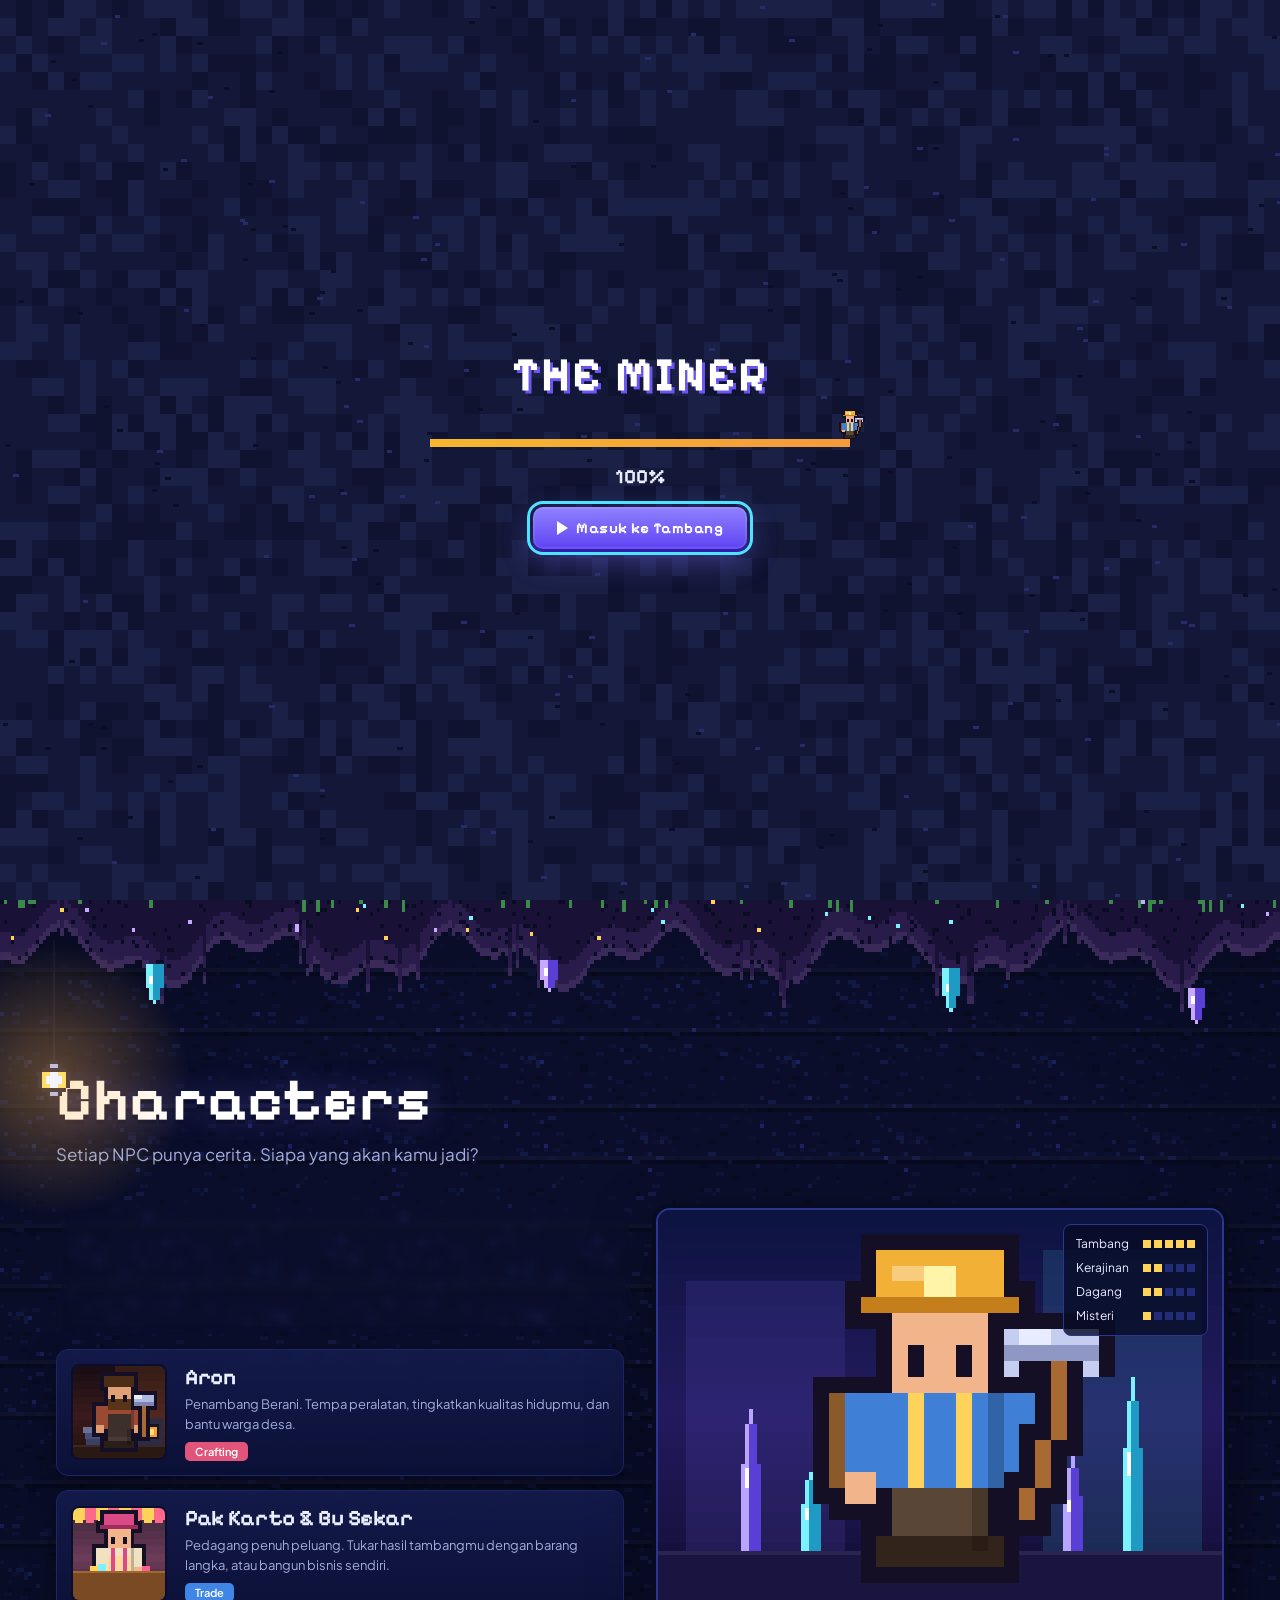
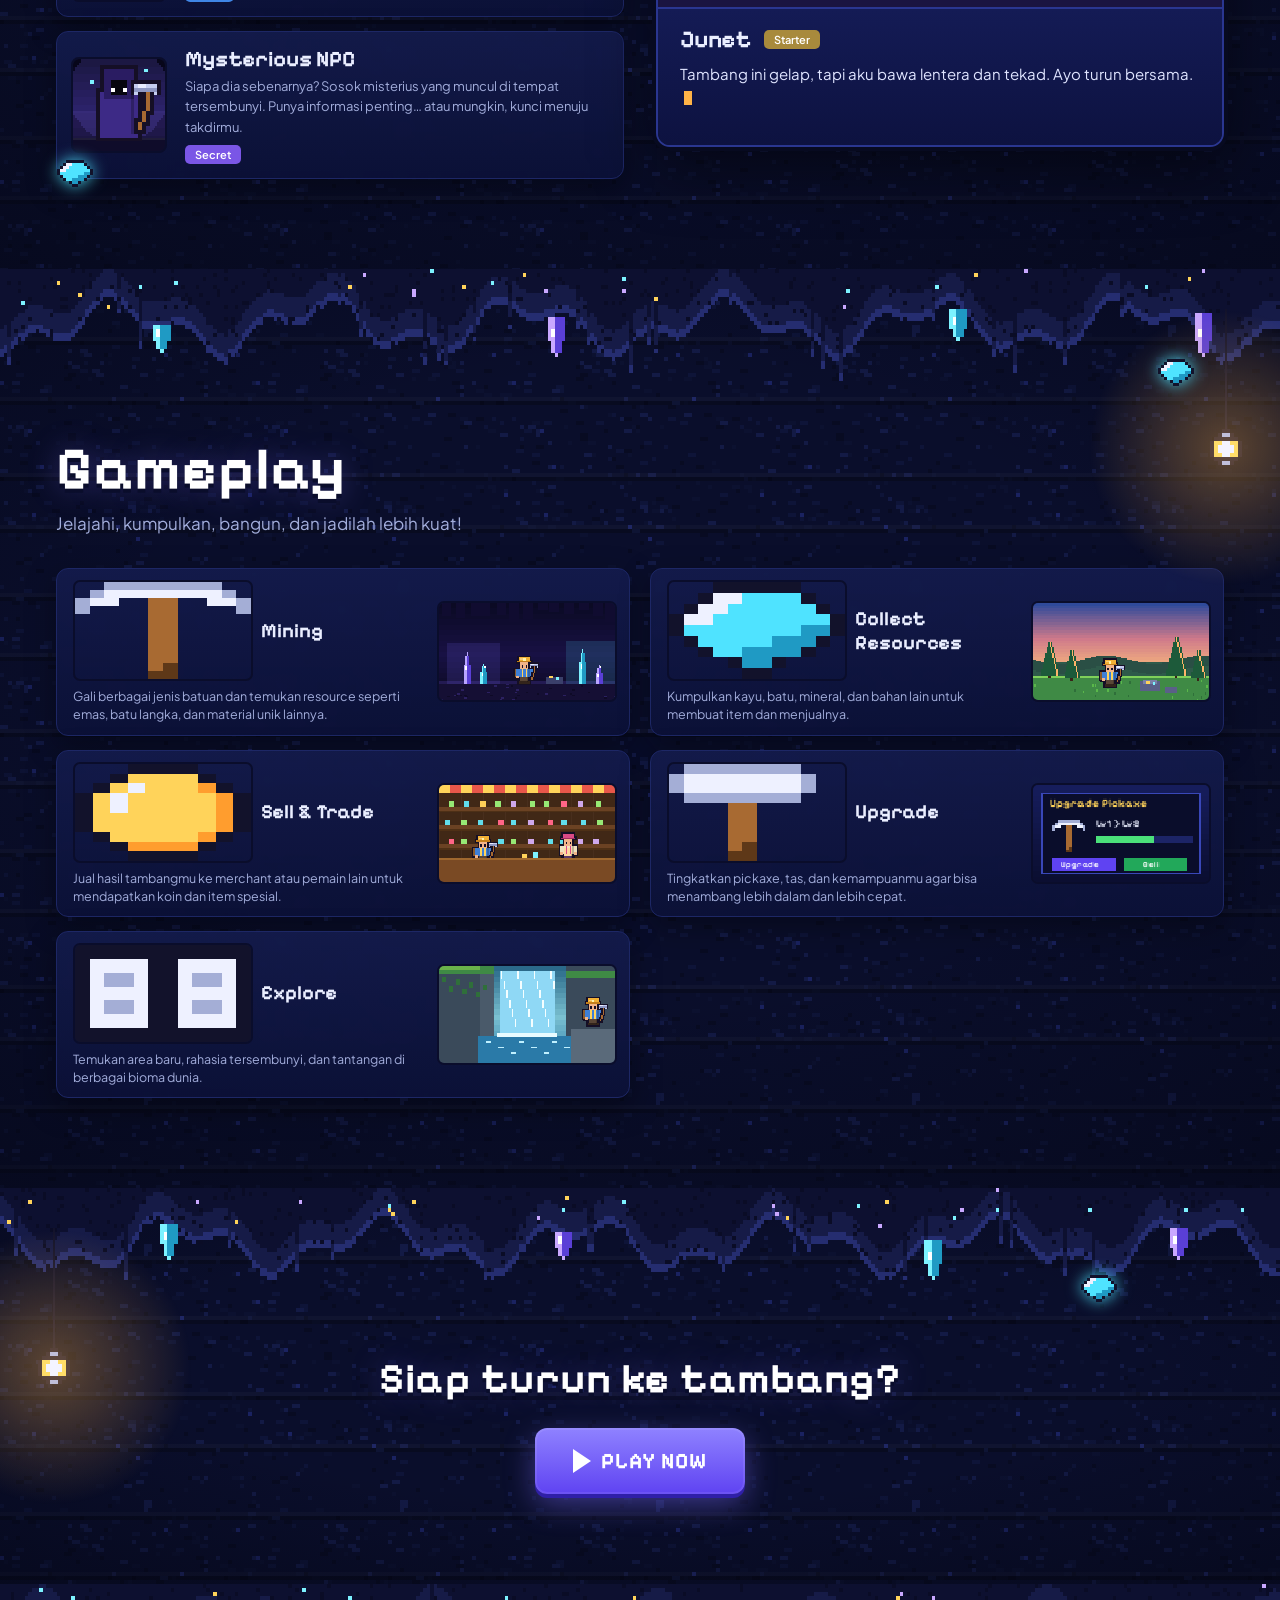
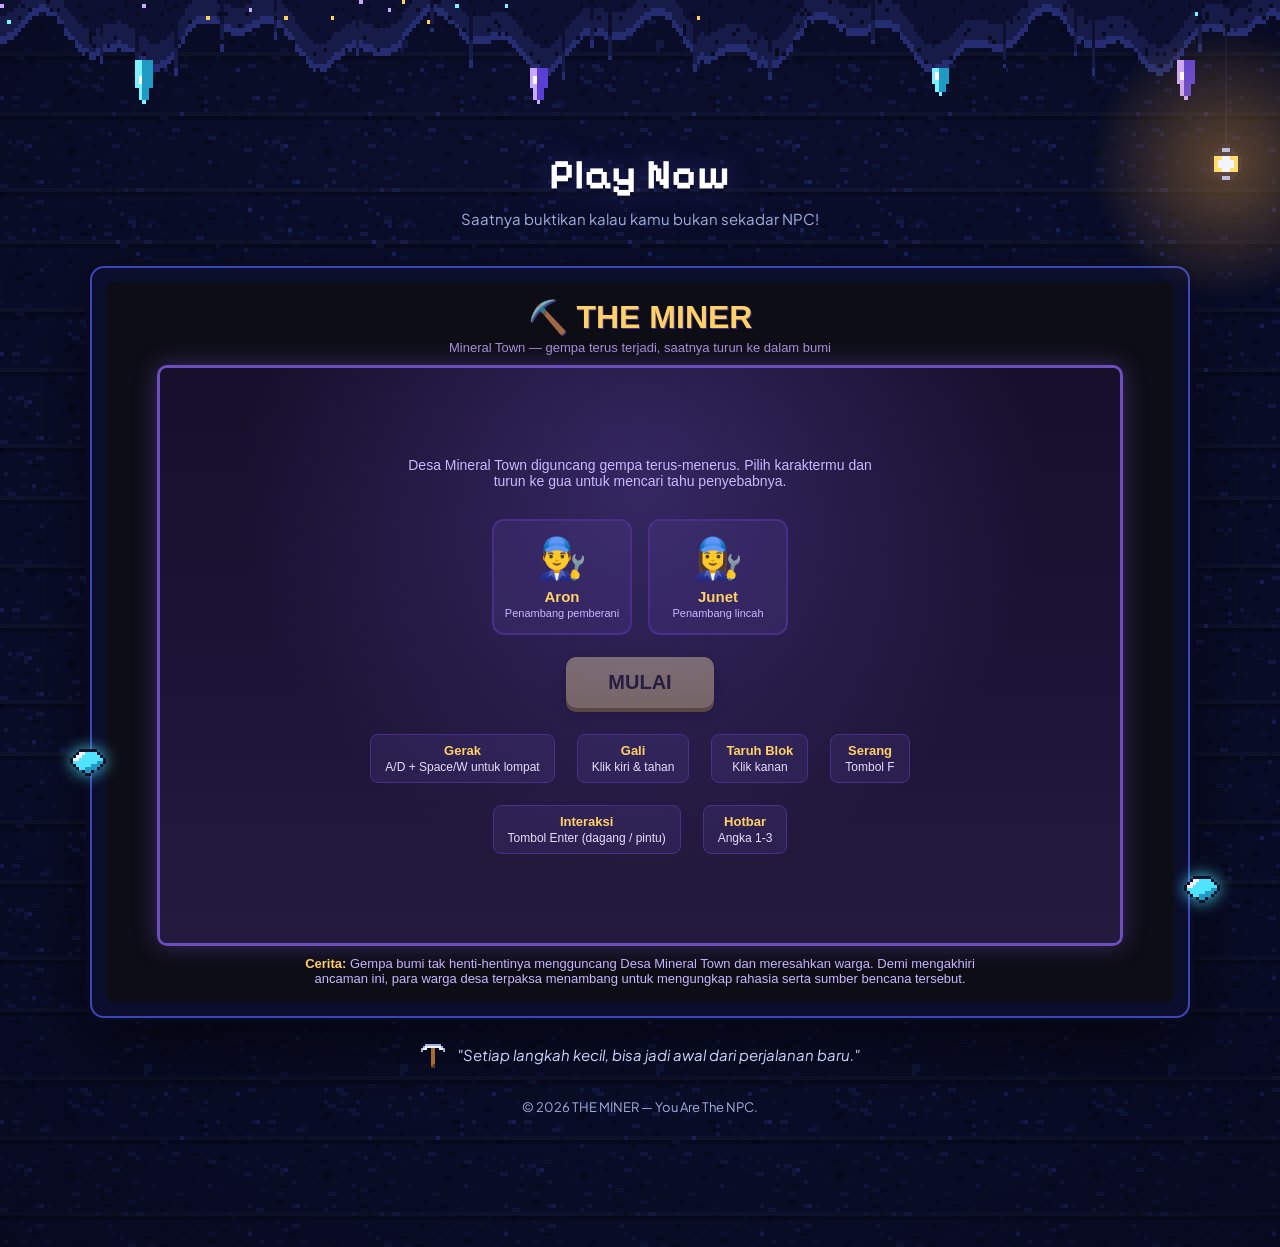
==== index-web.html @ 7ba371ff "Add files via upload" ====
<!DOCTYPE html>
<html lang="id">
<head>
<meta charset="utf-8">
<meta name="viewport" content="width=device-width, initial-scale=1, viewport-fit=cover">
<title>THE MINER — You Are The NPC</title>
<meta name="description" content="Website resmi THE MINER. Turun ke tambang, jelajahi dunia pixel, dan buktikan kamu lebih dari sekadar NPC.">
<link rel="preconnect" href="https://fonts.googleapis.com">
<link rel="preconnect" href="https://fonts.gstatic.com" crossorigin>
<link href="https://fonts.googleapis.com/css2?family=Pixelify+Sans:wght@500;600;700&family=Plus+Jakarta+Sans:wght@400;500;600;700&display=swap" rel="stylesheet">

<style>
/* =====================================================
   YOU ARE THE NPC — website sebagai pintu masuk game
   Target desain: desktop 1440 x 900
   ===================================================== */
:root{
  --void:#060919;--night:#0b1030;--line:#2a3690;--line-soft:#1d2765;
  --ink:#eaeeff;--muted:#a2addb;--lantern:#ffb347;--gold:#ffd35a;--crystal:#4fe3ff;
  --violet:#7c6cff;--moss:#4be07a;--ember:#ff7a3d;--pink:#ff5d8f;
  --px:'Pixelify Sans','Courier New',monospace;
  --sans:'Plus Jakarta Sans',system-ui,-apple-system,'Segoe UI',sans-serif;
  --mx:50vw;--my:40vh;--dark:.08;--beam:0;--cave:none;
}
*{box-sizing:border-box;margin:0;padding:0}
[hidden]{display:none!important}
html{background:var(--void)}
body{background:var(--void);color:var(--ink);font-family:var(--sans);overflow-x:hidden;-webkit-font-smoothing:antialiased;line-height:1.5}
body.locked{overflow:hidden}
canvas{image-rendering:pixelated;display:block}
button{font-family:inherit;color:inherit;background:none;border:0}
a{color:inherit;text-decoration:none}
:focus-visible{outline:3px solid var(--crystal);outline-offset:3px;border-radius:4px}
.ic{display:inline-flex;line-height:0;flex:none}

/* ---------- lapisan tetap: debu, cahaya lentera, balok penyangga ---------- */
#dust{position:fixed;inset:0;z-index:45;pointer-events:none}
#light{position:fixed;inset:0;z-index:40;pointer-events:none;
  background:radial-gradient(circle 360px at var(--mx) var(--my),rgba(255,179,71,.10) 0,rgba(255,179,71,0) 55%,rgba(4,6,20,var(--dark)) 100%)}
.beam{position:fixed;top:0;bottom:0;width:30px;z-index:3;pointer-events:none;opacity:var(--beam);
  background:
   repeating-linear-gradient(180deg,transparent 0 262px,#22130a 262px 270px,transparent 270px 300px),
   linear-gradient(90deg,#2b190c,#5c3b1c 45%,#3a2412 60%,#22130a)}
.beam.l{left:0;border-right:4px solid #120a05}
.beam.r{right:0;border-left:4px solid #120a05}

/* ---------- tombol ---------- */
.btn{display:inline-flex;align-items:center;justify-content:center;gap:10px;color:#fff;font:700 15px var(--sans);
  padding:12px 22px;border-radius:10px;
  background:linear-gradient(180deg,#8f82ff 0%,#5f43f2 100%);
  box-shadow:0 0 0 2px rgba(255,255,255,.08) inset,0 4px 0 #2f1fa8,0 10px 30px rgba(124,108,255,.45);
  transition:transform .12s steps(2),box-shadow .12s}
.btn:hover{transform:translateY(-2px);box-shadow:0 0 0 2px rgba(255,255,255,.14) inset,0 6px 0 #2f1fa8,0 14px 36px rgba(124,108,255,.65)}
.btn:active{transform:translateY(3px);box-shadow:0 0 0 2px rgba(255,255,255,.08) inset,0 1px 0 #2f1fa8}
.btn.big{padding:20px 38px;font:700 22px var(--px);letter-spacing:1px;border-radius:12px}
.btn.sm{padding:8px 16px;font-size:13px;border-radius:8px}
.btn.ghost{background:rgba(124,108,255,.14);box-shadow:0 0 0 2px var(--line) inset,0 4px 0 #0a0d2b}
.btn.ghost:hover{background:rgba(124,108,255,.28)}
.btn.green{background:linear-gradient(180deg,#4fe08a,#22a85a);box-shadow:0 0 0 2px rgba(255,255,255,.1) inset,0 3px 0 #146a38}
.tri{width:0;height:0;border-left:14px solid #fff;border-top:9px solid transparent;border-bottom:9px solid transparent}
.big .tri{border-left-width:18px;border-top-width:12px;border-bottom-width:12px}


/* ---------- navigasi ---------- */
nav.top{position:fixed;top:0;left:0;right:0;height:76px;z-index:60;display:flex;align-items:center;justify-content:space-between;padding:0 56px;transition:background .3s,box-shadow .3s}
nav.top.solid{background:rgba(7,10,32,.88);backdrop-filter:blur(10px);box-shadow:0 2px 0 var(--line-soft)}
.logo{display:flex;align-items:center;gap:10px;font:700 19px/.92 var(--px);letter-spacing:.5px;text-transform:uppercase;text-shadow:0 2px 0 #0a0d2b}
.logo .ic{transform:rotate(-25deg)}
.links{display:flex;gap:6px}
.links a{position:relative;padding:8px 16px;font-size:14px;font-weight:600;color:#c9d2ff;transition:color .15s}
.links a:hover,.links a.on{color:#fff}
.links a.on::after{content:'';position:absolute;left:16px;right:16px;bottom:0;height:4px;background:var(--lantern);box-shadow:0 0 12px var(--lantern)}
.nav-r{display:flex;align-items:center;gap:12px}
.nav-r .btn{padding:10px 22px}
.gemchip{display:flex;align-items:center;gap:6px;font:700 15px var(--px);padding:6px 12px;border-radius:8px;background:rgba(10,14,44,.8);border:1px solid var(--line)}
.gemchip.full{border-color:var(--crystal);box-shadow:0 0 18px rgba(79,227,255,.55)}
.ghost-sm{font:600 12px var(--sans);padding:9px 12px;border-radius:8px;border:1px solid var(--line);background:rgba(10,14,44,.6)}
.ghost-sm:hover{border-color:var(--crystal)}

/* ---------- gauge kedalaman ---------- */
.gauge{position:fixed;right:46px;top:50%;transform:translateY(-50%);z-index:55;display:flex;flex-direction:column;align-items:center;gap:14px}
.gauge .num{font:700 20px var(--px);padding:6px 10px;border-radius:8px;background:rgba(7,10,32,.88);border:1px solid var(--line);white-space:nowrap}
.rail{position:relative;width:8px;height:44vh;min-height:280px;background:linear-gradient(90deg,#141a55,#2c3a8c 50%,#141a55);border:1px solid #0a0d2b;border-radius:2px}
.rail::before{content:'';position:absolute;inset:0;background:repeating-linear-gradient(180deg,rgba(255,255,255,.28) 0 2px,transparent 2px 22px)}
.mark{position:absolute;left:50%;width:16px;height:16px;margin:-8px 0 0 -8px;background:var(--lantern);border:2px solid #fff4c8;box-shadow:0 0 16px var(--lantern);transform:rotate(45deg);transition:top .12s linear;pointer-events:none;z-index:2}
.node{position:absolute;left:50%;width:14px;height:14px;margin:-7px 0 0 -7px;background:#0a0d2b;border:2px solid #6d7ce0;transform:rotate(45deg);z-index:1}
.node:hover{background:var(--crystal);border-color:#fff}
.node.on{border-color:var(--lantern)}
.node::after{content:attr(data-tip);position:absolute;right:26px;top:50%;transform:rotate(-45deg) translate(0,-50%);transform-origin:right center;white-space:nowrap;font:600 12px var(--sans);padding:6px 10px;border-radius:6px;background:rgba(7,10,32,.95);border:1px solid var(--line);opacity:0;pointer-events:none;transition:opacity .12s}
.node:hover::after,.node:focus-visible::after{opacity:1}

/* ---------- toast area & pesan ---------- */
.zone{position:fixed;top:96px;left:50%;z-index:58;pointer-events:none;opacity:0;transform:translate(-50%,-30px);display:flex;align-items:center;gap:22px;padding:12px 22px;border-radius:10px;background:rgba(8,12,38,.94);border:1px solid var(--line);border-left:5px solid var(--lantern);box-shadow:0 12px 40px rgba(0,0,0,.5)}
.zone.show{animation:zone 2.8s steps(14) both}
.zone small{display:block;font-size:12px;color:var(--muted)}
.zone b{font:700 24px var(--px)}
.zone .zd{font:700 22px var(--px);color:var(--lantern)}
@keyframes zone{0%{opacity:0;transform:translate(-50%,-30px)}12%,80%{opacity:1;transform:translate(-50%,0)}100%{opacity:0;transform:translate(-50%,-14px)}}
.toast{position:fixed;left:50%;bottom:34px;z-index:70;transform:translate(-50%,20px);opacity:0;pointer-events:none;padding:12px 22px;border-radius:10px;background:rgba(8,12,38,.95);border:1px solid var(--crystal);font:600 14px var(--sans);box-shadow:0 0 30px rgba(79,227,255,.25);transition:opacity .2s steps(3),transform .2s steps(3)}
.toast.show{opacity:1;transform:translate(-50%,0)}

/* ---------- struktur section ---------- */
main{position:relative}
section{position:relative}
.wrap{max-width:1216px;margin:0 auto;padding:0 24px;position:relative;z-index:5}
.deep{padding:170px 0 90px;background-color:#0a0e2b;background-image:var(--cave);background-size:256px 256px;image-rendering:pixelated}
.deep::before{content:'';position:absolute;inset:0;z-index:1;pointer-events:none;background:radial-gradient(ellipse 85% 75% at 50% 45%,transparent 45%,rgba(3,5,18,.55))}
.strata{position:absolute;left:0;right:0;top:0;height:140px;z-index:4;pointer-events:none}
.strata canvas{width:100%;height:140px;animation:crys 4.4s steps(8) infinite}
@keyframes crys{0%,100%{filter:drop-shadow(0 6px 6px rgba(79,227,255,.25))}50%{filter:drop-shadow(0 8px 14px rgba(79,227,255,.7)) brightness(1.12)}}
h2.sec{font:700 60px/1 var(--px);letter-spacing:1px;color:#fff;text-shadow:0 4px 0 #0a0d2b,0 0 30px rgba(124,108,255,.35)}
.sub{color:var(--muted);font-size:17px;margin-top:12px}
.center{text-align:center;margin-left:auto;margin-right:auto}
.card{background:linear-gradient(180deg,rgba(20,28,78,.88),rgba(12,17,56,.92));border:1px solid var(--line-soft);border-radius:12px;box-shadow:0 10px 30px rgba(0,0,0,.35);backdrop-filter:blur(4px)}
.tag{display:inline-block;font:600 11px var(--sans);padding:3px 10px;border-radius:5px;color:#fff}
.t-starter{background:#a88a3c}.t-craft{background:#e2557a}.t-trade{background:#3f86e6}.t-secret{background:#7a56e6}
.t-update{background:#7a56e6}.t-event{background:#2fae62}.t-ann{background:#3f86e6}

/* ---------- lentera & kristal tersembunyi ---------- */
.lantern{position:absolute;width:40px;height:56px;transform-origin:50% 0;animation:swing 4s ease-in-out infinite;z-index:6;pointer-events:none}
.lantern::before{content:'';position:absolute;left:19px;bottom:36px;width:2px;height:120px;background:#12122b}
.lantern canvas{position:absolute;left:0;bottom:0;width:40px;height:36px}
.lantern::after{content:'';position:absolute;left:50%;top:70%;width:300px;height:300px;margin:-150px 0 0 -150px;background:radial-gradient(circle,rgba(255,179,71,.34),rgba(255,179,71,0) 65%);animation:flick 2.6s steps(1) infinite;mix-blend-mode:screen}
.lantern.left{left:34px;top:140px}
.lantern.right{right:34px;top:140px}
@keyframes swing{0%,100%{transform:rotate(-2.5deg)}50%{transform:rotate(2.5deg)}}
@keyframes flick{0%{opacity:1}13%{opacity:.72}26%{opacity:1}41%{opacity:.82}55%{opacity:.6}70%{opacity:1}86%{opacity:.78}}
.gem{position:absolute;z-index:8;width:48px;height:42px;display:grid;place-items:center;animation:gemf 2.4s steps(4) infinite;filter:drop-shadow(0 0 8px rgba(79,227,255,.9))}
.gem:hover{filter:drop-shadow(0 0 16px #7df2ff) brightness(1.5)}
.gem.found{animation:none;transform:scale(0);opacity:0;transition:transform .3s steps(3),opacity .3s;pointer-events:none}
@keyframes gemf{50%{transform:translateY(-6px)}}

/* ---------- HOME ---------- */
#home{padding:0;min-height:max(100vh,780px);overflow:hidden;background:#22124a}
#home .scene{position:absolute;inset:0;will-change:transform}
#home .scene .bg{position:absolute;inset:0;width:100%;height:100%}
#heroMiner{position:absolute;left:70%;top:41%;width:18.3%;height:auto;animation:bob 2.4s steps(4) infinite}
@keyframes bob{50%{transform:translateY(-6px)}}
.hero-wrap{min-height:max(100vh,780px);padding-top:150px}
h1.title{font:700 104px/.94 var(--px);letter-spacing:2px;color:#fff;
  text-shadow:-5px 0 0 #1c1233,5px 0 0 #1c1233,0 -5px 0 #1c1233,0 5px 0 #1c1233,-5px -5px 0 #1c1233,5px -5px 0 #1c1233,-5px 5px 0 #1c1233,5px 5px 0 #1c1233,0 11px 0 #0f0820,0 16px 34px rgba(255,140,50,.35)}
.tagline{font:600 22px/1.3 var(--sans);color:#f1eaff;margin-top:26px;text-shadow:0 2px 0 #1a1030}
.lead{max-width:470px;margin-top:12px;font-size:16px;line-height:1.65;color:#d5d0f5;text-shadow:0 2px 0 rgba(26,16,48,.8)}
.hero-copy .btn{margin-top:30px}
.cue{position:absolute;left:50%;bottom:214px;margin-left:-19px;width:38px;height:38px;border-radius:50%;background:rgba(9,13,42,.6);border:2px solid rgba(255,255,255,.6);animation:cue 1.6s steps(4) infinite}
.cue::after{content:'';position:absolute;left:10px;top:8px;width:10px;height:10px;border-right:3px solid #fff;border-bottom:3px solid #fff;transform:rotate(45deg)}
@keyframes cue{50%{transform:translateY(8px)}}
.hero-bottom{position:absolute;left:24px;right:24px;bottom:44px;display:flex;justify-content:space-between;align-items:flex-end}
.fh{font:700 20px var(--px);margin-bottom:12px;text-shadow:0 2px 0 #12082a}
.tiles{display:flex;gap:12px}
.tile{width:126px;padding:14px 8px 12px;text-align:center;display:flex;flex-direction:column;align-items:center;gap:6px;background:rgba(9,13,42,.8);transition:transform .15s steps(3),border-color .15s}
.tile b{font:700 16px var(--px)}
.tile span{font-size:11px;line-height:1.35;color:var(--muted)}
.tile:hover{transform:translateY(-4px);border-color:var(--gold)}
.intro h1.title{animation:drop .8s steps(8) .9s both}
.intro .tagline{animation:pop .6s steps(5) 1.4s both}
.intro .lead{animation:pop .6s steps(5) 1.6s both}
.intro .hero-copy .btn{animation:pop .6s steps(5) 1.8s both}
@keyframes drop{from{transform:translateY(-60px);opacity:0}}
@keyframes pop{from{transform:translateY(14px);opacity:0}}

/* ---------- CHARACTER ---------- */
.char-grid{
display:grid;
grid-template-columns:1fr 1fr;
gap:32px;
margin-top:40px;
align-items:start
}

.clist{
display:flex;
flex-direction:column;
gap:14px
}

.ccard{
display:flex;
gap:18px;
align-items:center;
padding:14px;
text-align:left;
width:100%;
transition:border-color .15s,box-shadow .15s,transform .15s steps(3)
}

.ccard canvas{
flex:none;
width:96px;
height:96px;
border-radius:8px;
border:2px solid #0a0d2b
}

.ccard h3{
font:700 22px var(--px)
}

.ccard p{
font-size:13px;
line-height:1.55;
color:var(--muted);
margin:4px 0 8px
}

.ccard:hover{
border-color:var(--line)
}
.ccard[
aria-pressed=true]{border-color:var(--lantern);box-shadow:0 0 0 1px var(--lantern),0 0 34px rgba(255,179,71,.22);transform:translateX(6px)}
.stage{position:relative;border-radius:14px;overflow:hidden;border:2px solid var(--line);background:#0a0d2b;box-shadow:0 0 0 4px #070a20,0 20px 60px rgba(0,0,0,.5)}
.stage canvas{width:100%;height:auto;aspect-ratio:142/100}
.stats-ov{position:absolute;top:14px;right:14px;display:grid;gap:6px;padding:10px 12px;background:rgba(8,12,38,.82);border:1px solid var(--line);border-radius:8px;font-size:12px}
.stats-ov div{display:flex;justify-content:space-between;gap:14px;align-items:center}
.pips{display:inline-flex;gap:3px}
.pips i{width:8px;height:8px;background:#232c78}
.pips i.on{background:var(--gold)}
.dlg{height:138px;padding:16px 22px;background:linear-gradient(180deg,#141b55,#0d1240);border-top:2px solid var(--line)}
.dlg .who{display:flex;align-items:center;gap:12px}
.dlg h3{font:700 24px var(--px)}
.dlg .say{margin-top:8px;font-size:15px;line-height:1.55;color:#dfe4ff;min-height:46px}
.dlg .say::after{content:'';display:inline-block;width:8px;height:14px;margin-left:4px;vertical-align:-2px;background:var(--lantern);animation:blink 1s steps(1) infinite}
@keyframes blink{50%{opacity:0}}

/* ---------- GAMEPLAY ---------- */
.gp-grid{
display:grid;
grid-template-columns:1fr 1fr;
gap:14px 20px;
margin-top:32px
}

.gcard{
display:grid;
grid-template-columns:1fr 180px;
gap:14px;
align-items:center;
padding:11px 12px 11px 16px;
transition:border-color .15s,box-shadow .15s
}

.gcard h3{
display:flex;
align-items:center;
gap:8px;
font:700 20px var(--px)
}

.gcard p{
margin-top:6px;
font-size:12.5px;
line-height:1.45;color:var(--muted)
}

.gcard canvas{
width:180px;
height:101px;
border-radius:7px;
border:2px solid #0a0d2b
}

.gcard:hover{
border-color:var(--crystal);
box-shadow:0 0 0 1px var(--crystal),0 0 34px rgba(79,227,255,.22)
}


/* ---------- PLAY (mini game) ---------- */
#play{padding-top:150px;padding-bottom:60px}
.game{position:relative;box-sizing:content-box;width:960px;margin:34px auto 0;padding:14px;border-radius:14px;background:linear-gradient(180deg,#1a2160,#0f1443);border:2px solid #3947b8;box-shadow:0 0 0 4px #0a0d2b,0 30px 80px rgba(0,0,0,.6),0 0 60px rgba(124,108,255,.25)}
.hud{display:flex;justify-content:space-between;align-items:center;padding:2px 8px 12px}
.hearts{display:flex;gap:6px}
.hearts canvas.off{opacity:.2;filter:grayscale(1)}
.chip{display:flex;align-items:center;gap:8px;font:700 24px var(--px)}
.cwrap{position:relative}
#game{width:960px;height:432px;border-radius:8px;touch-action:manipulation}
.pill{position:absolute;left:50%;bottom:16px;transform:translateX(-50%);padding:8px 22px;border-radius:999px;background:rgba(8,12,38,.88);border:1px solid var(--line);font-size:14px;font-weight:600;pointer-events:none}
.ov{position:absolute;inset:0;
display:grid;place-items:center;background:rgba(6,9,25,.76);border-radius:8px}
.ov-card{text-align:center;max-width:520px;padding:0 24px}
.ov-card h3{font:700 34px var(--px)}
.ov-card p{margin:10px 0 22px;color:#cdd4fa;font-size:15px;line-height:1.6}
.ov-btns{display:flex;gap:12px;justify-content:center;flex-wrap:wrap}
.game-foot{display:flex;flex-direction:column;align-items:center;gap:16px;margin-top:26px}
.quote{display:flex;align-items:center;gap:12px;color:#cdd4fa;font-size:15px;font-style:italic}
.best{font-size:13px;color:var(--muted)}

/* ---------- LOADER (mulut tambang) ---------- */
#loader{position:fixed;inset:0;z-index:300;background:#05060f}
#loader.done{display:none}
.half{position:absolute;top:0;bottom:0;width:50%;overflow:hidden;background:#05060f;transition:transform 1.3s steps(13) .3s}
.half.l{left:0}.half.r{right:0}
.stagebox{position:absolute;top:0;bottom:0;width:200%}
.half.l .stagebox{left:0}.half.r .stagebox{left:-100%}
.stagebox canvas{width:100%;height:100%}
.stagebox .lantern{top:24%}
#loader.open .half.l{transform:translateX(-101%)}
#loader.open .half.r{transform:translateX(101%)}
.ld-ui{position:absolute;inset:0;z-index:2;display:flex;flex-direction:column;align-items:center;justify-content:center;padding:0 24px;gap:0;transition:opacity .3s steps(3)}
#loader.open .ld-ui{opacity:0;pointer-events:none}

.ld-logo{font:700 clamp(40px,7vw,72px)/1 var(--px);letter-spacing:3px;color:#fff;white-space:nowrap;
  text-shadow:4px 4px 0 #6a55f0}

.ld-bar{position:relative;width:min(630px,80vw);margin-top:64px}
.ld-rail{position:relative;width:100%;height:12px;background:#281c55}
.ld-fill{position:absolute;left:0;top:0;bottom:0;width:0;background:linear-gradient(90deg,#f5b72e,#f59a3a)}
.ld-cart{position:absolute;bottom:12px;left:0;width:44px;height:44px;margin-left:-22px;
  image-rendering:pixelated;animation:ldwalk .4s steps(2) infinite}
@keyframes ldwalk{50%{transform:translateY(-3px)}}

.ld-pct{font:700 20px var(--px);margin-top:18px}
.ld-msg{margin-top:10px}
.ld-tip{margin-top:6px}
#ldEnter{margin-top:18px}

/* ---------- transisi gali & gerbang game ---------- */
#wipe{position:fixed;inset:0;z-index:200;pointer-events:none}
#wipeTxt{position:fixed;left:50%;top:50%;transform:translate(-50%,-50%);z-index:201;font:700 46px var(--px);color:#fff;text-shadow:0 4px 0 #0a0d2b;opacity:0;pointer-events:none;text-align:center}
#wipeTxt small{display:block;font:600 14px var(--sans);color:var(--muted);margin-top:6px;text-shadow:none}
#wipeTxt.on{opacity:1}
#gate{position:fixed;inset:0;z-index:250;pointer-events:none;visibility:hidden}
#gate.on{visibility:visible;pointer-events:auto}
.gd{position:absolute;top:0;bottom:0;width:50.2%;transition:transform .9s steps(9);
  background:linear-gradient(90deg,transparent calc(100% - 6px),#0b0604 calc(100% - 6px)),repeating-linear-gradient(90deg,#4a2c14 0 58px,#2d1a0b 58px 62px);
  box-shadow:inset 0 0 140px rgba(0,0,0,.65)}
.gd::before,.gd::after{content:'';position:absolute;left:0;right:0;height:38px;background:radial-gradient(circle at 14px 50%,#9aa2cf 0 3px,transparent 4px) 0 0/52px 100%,linear-gradient(#3b4266,#232946);box-shadow:0 4px 0 rgba(0,0,0,.5)}
.gd::before{top:20%}.gd::after{top:72%}
.gd.l{left:0;transform:translateX(-101%)}.gd.r{right:0;transform:translateX(101%)}
#gate.on .gd{transform:none}
.gate-ui{position:absolute;inset:0;display:flex;flex-direction:column;align-items:center;justify-content:center;gap:14px;text-align:center;opacity:0;transition:opacity .2s steps(2) .9s}
#gate.on .gate-ui{opacity:1}
.gate-depth{font:700 72px var(--px);text-shadow:0 5px 0 #0a0d2b;color:var(--lantern)}
#gMsg{font-size:17px;color:#f0e6ff;min-height:26px}
.gate-bar{width:420px;height:14px;background:#0a0d2b;border:2px solid #000;border-radius:3px}
.gate-bar i{display:block;height:100%;width:0;background:linear-gradient(90deg,#c9761c,var(--lantern));box-shadow:0 0 14px var(--lantern)}
#gFailTxt{max-width:460px;margin-bottom:16px;font-size:14px;line-height:1.6;color:#f5c9c9}


/* ---------- responsif dasar ---------- */
@media (max-width:1180px){
  .links,.gauge{display:none}
  nav.top{padding:0 20px}
  .char-grid,.gp-grid,.news-grid{grid-template-columns:1fr}
  .hero-bottom{flex-direction:column;align-items:flex-start;gap:16px}
  h1.title{font-size:72px}
  #heroMiner{display:none}
  .game,#game{width:100%;height:auto}
  .game{box-sizing:border-box}
  .cue{display:none}
}
@media (prefers-reduced-motion:reduce){
  *,*::before,*::after{animation:none!important;transition:none!important}
}

/* GAME THE MINER DI PLAY NOW */
.real-game {
  width: 100%;
  max-width: 1100px;
  margin: 35px auto 0;
  padding: 14px;
  background: #0a0d2b;
  border: 2px solid #3947b8;
  border-radius: 14px;
  box-shadow:
    0 0 0 4px #080a20,
    0 30px 80px rgba(0,0,0,.6);
}

.game-frame {
  display: block;
  width: 100%;
  height: 720px;
  border: 0;
  border-radius: 8px;
  background: #0d0d15;
}
.fh{display:none}

/* Judul section "Siap turun ke tambang?" dan "Play Now" */
#final h2.sec,
#playnow h2.sec{
  font-size:42px;
  text-align:center;
}
#final .sub,
#playnow .sub{
  font-size:15px;
  text-align:center;
}

.final-body{text-align:center}
.final-actions{display:flex;justify-content:center;margin-top:28px}
.final-body .sub{max-width:520px;margin-left:auto;margin-right:auto}

.foot{
  text-align:center;
  padding:30px 24px 40px;
  position:relative;
  z-index:5;
}
.foot small{
  display:block;
  text-align:center;
  font-size:13px;
  color:var(--muted);
}

#loader .ld-logo{
  font-size:clamp(28px,4.5vw,48px);
  letter-spacing:2px;
  text-shadow:3px 3px 0 #6a55f0;
}

#loader #ldEnter.btn.big{
  padding:12px 24px;
  font-size:15px;
  letter-spacing:.5px;
  border-radius:10px;
  gap:8px;
}
#loader #ldEnter .tri{
  border-left-width:11px;
  border-top-width:7px;
  border-bottom-width:7px;
}
#loader .ld-bar{
  width:min(420px,70vw);
  margin-top:40px;
}
#loader .ld-rail{
  height:8px;
}
#loader .ld-cart{
  width:32px;
  height:32px;
  margin-left:-16px;
  bottom:8px;
}
</style>




</head>
<body class="locked">

<!-- ============ LOADING: masuk ke mulut tambang ============ -->
<div id="loader" role="status" aria-label="Memuat website">
  <div class="half l"><div class="stagebox"><canvas class="ld-c" width="480" height="300"></canvas></div></div>
  <div class="half r"><div class="stagebox"><canvas class="ld-c" width="480" height="300"></canvas></div></div>
  <div class="ld-ui">
   <div class="ld-logo">THE MINER</div>
   <div class="ld-bar">
    <canvas class="ld-cart" id="ldCart" width="24" height="24"></canvas>
    <div class="ld-rail"><div class="ld-fill" id="ldFill"></div></div>
   </div>
   <div class="ld-pct" id="ldPct">0%</div>
   <button class="btn big" id="ldEnter" type="button" hidden><span class="tri"></span>Masuk ke Tambang</button>
</div>
</div>

<canvas id="dust" aria-hidden="true"></canvas>
<div id="light" aria-hidden="true"></div>
<div class="beam l" aria-hidden="true"></div><div class="beam r" aria-hidden="true"></div>

<!-- ============ NAVIGASI ============ -->
<nav class="top" id="nav" aria-label="Navigasi utama">
  <a class="logo" href="#home" data-go="home" aria-label="THE MINER, ke atas"><i class="ic" data-icon="pick" data-s="3"></i><span>THE<br>MINER</span></a>
  <div class="links" id="links">
    <a href="#home" data-go="home">Home</a>
    <a href="#character" data-go="character">Character</a>
    <a href="#gameplay" data-go="gameplay">Gameplay</a>
    <a href="#playnow" data-go="playnow">Playnow</a>
  </div>
  <div class="nav-r">
    <div class="gemchip" id="gemChip" title="Kristal tersembunyi yang sudah kamu temukan"><i class="ic" data-icon="gem" data-s="2"></i><span><b id="gemN">0</b>/6</span></div> 
    <button class="btn" type="button" data-play><span class="tri"></span>Play Now</button>
  </div>
</nav>

<aside class="gauge" id="gauge" aria-label="Peta kedalaman tambang" hidden>
  <div class="num"><span id="depthNum">0</span> m</div>
  <div class="rail" id="rail"><i class="mark" id="mark"></i></div>
</aside>

<div class="zone" id="zone" role="status" aria-live="polite"><div><small id="zoneL">Area baru</small><b id="zoneN">Permukaan</b></div><span class="zd" id="zoneD"></span></div>
<div class="toast" id="toast" role="status" aria-live="polite"></div>
<canvas id="wipe" aria-hidden="true"></canvas><div id="wipeTxt" aria-hidden="true"></div>

<!-- gerbang menuju game PHP -->
<div id="gate" aria-hidden="true">
  <div class="gd l"></div><div class="gd r"></div>
  <div class="gate-ui">
    <div class="gate-depth">−<span id="gDepth">0</span> m</div>
    <p id="gMsg">Menyalakan lentera…</p>
    <div class="gate-bar"><i id="gBar"></i></div>
    <div id="gFail" hidden><p id="gFailTxt"></p><button class="btn" id="gBack" type="button">Kembali ke atas</button></div>
  </div>
</div>

<main>
<!-- ================= 1. HOME — permukaan ================= -->
<section id="home" data-depth="0" data-zone="Permukaan">
  <div class="scene" id="scene" aria-hidden="true">
    <canvas class="bg" id="heroBG" width="480" height="300"></canvas>
    <canvas id="heroMiner" width="88" height="96"></canvas>
  </div>
  <div class="wrap hero-wrap">
    <div class="hero-copy">
      <h1 class="title">THE<br>MINER</h1>
      <p class="tagline">Mine. Explore. Become more than an NPC.</p>
      <p class="lead">Dunia yang luas, sumber daya yang tak terbatas, dan cerita yang menunggu untuk kamu tulis. Apakah kamu hanya NPC… atau sesuatu yang lebih?</p>
      <button class="btn big" type="button" data-play><span class="tri"></span>PLAY NOW</button>
    </div>
    <button class="cue" type="button" data-go="character" aria-label="Turun ke tambang"></button>
    <div class="hero-bottom">
      <div class="featured">
        <div class="tiles">
          <a class="card tile" href="#gameplay" data-go="gameplay"><i class="ic" data-icon="pick" data-s="4"></i><b>Mine</b><span>Kumpulkan resource berharga</span></a>
          <a class="card tile" href="#gameplay" data-go="gameplay"><i class="ic" data-icon="leaf" data-s="4"></i><b>Explore</b><span>Jelajahi dunia yang penuh misteri</span></a>
          <a class="card tile" href="#gameplay" data-go="gameplay"><i class="ic" data-icon="chest" data-s="4"></i><b>Trade</b><span>Jual hasil tambang dan dapatkan koin</span></a>
          <a class="card tile" href="#gameplay" data-go="gameplay"><i class="ic" data-icon="up" data-s="4"></i><b>Upgrade</b><span>Tingkatkan peralatan dan kemampuan</span></a>
        </div>
      </div>
    </div>
  </div>
  <button class="gem" type="button" aria-label="Kristal tersembunyi" style="left:90%;top:22%"><i class="ic" data-icon="gem" data-s="3"></i></button>
</section>

<!-- ================= 2. CHARACTER — desa penambang ================= -->
<section id="character" class="deep" data-depth="60" data-zone="Desa Penambang">
  <div class="strata" aria-hidden="true"><canvas width="360" height="35"></canvas></div>
  <div class="wrap">
    <header>
      <h2 class="sec">Characters</h2>
      <p class="sub">Setiap NPC punya cerita. Siapa yang akan kamu jadi?</p>
    </header>
    <div class="char-grid">
      <div class="clist" id="clist"></div>
      <div class="stage card" id="stage">
        <canvas id="stageCv" width="142" height="100" aria-hidden="true"></canvas>
        <div class="stats-ov" id="stStats" aria-label="Kemampuan karakter"></div>
        <div class="dlg" aria-live="polite">
          <div class="who"><h3 id="stName">NPC Miner</h3><span class="tag t-starter" id="stTag">Starter</span></div>
          <p class="say" id="stSay"></p>
        </div>
      </div>
    </div>
  </div>
  <button class="gem" type="button" aria-label="Kristal tersembunyi" style="left:4%;top:88%"><i class="ic" data-icon="gem" data-s="3"></i></button>
</section>

<!-- ================= 3. GAMEPLAY — terowongan dalam ================= -->
<section id="gameplay" class="deep" data-depth="140" data-zone="Terowongan Dalam">
  <div class="strata" aria-hidden="true"><canvas width="360" height="35"></canvas></div>
  <div class="wrap">
    <header>
      <h2 class="sec">Gameplay</h2>
      <p class="sub">Jelajahi, kumpulkan, bangun, dan jadilah lebih kuat!</p>
    </header>
    <div class="gp-grid" id="gpGrid"></div>
  </div>
  <button class="gem" type="button" aria-label="Kristal tersembunyi" style="left:90%;top:9%"><i class="ic" data-icon="gem" data-s="3"></i></button>
</section>


<!-- ================= SIAP TURUN KE TAMBANG ================= -->
<section id="final" class="deep" data-depth="220" data-zone="Gua Kristal">
  <div class="strata" aria-hidden="true"><canvas width="360" height="35"></canvas></div>
  <div class="wrap final-body">
    <h2 class="sec">Siap turun ke tambang?</h2>
    <p></p>
    <div class="final-actions">
      <button class="btn big" type="button" data-play><span class="tri"></span>PLAY NOW</button>
    </div>
  </div>
  <button class="gem" type="button" aria-label="Kristal tersembunyi" style="left:84%;top:20%"><i class="ic" data-icon="gem" data-s="3"></i></button>
</section>

<!-- ================= PLAY NOW ================= -->
<section id="playnow" class="deep" data-depth="420" data-zone="Dasar Tambang">
  <div class="strata" aria-hidden="true"><canvas width="360" height="35"></canvas></div>

  <div class="wrap">
    <header class="center" style="text-align:center">
      <h2 class="sec">Play Now</h2>
      <p class="sub">Saatnya buktikan kalau kamu bukan sekadar NPC!</p>
    </header>

    <div class="real-game">
      <iframe src="game/index.html" title="THE MINER Game" class="game-frame" loading="eager" allow="fullscreen"></iframe>
    </div>

    <div class="game-foot">
      <p class="quote"><i class="ic" data-icon="pick" data-s="2"></i>"Setiap langkah kecil, bisa jadi awal dari perjalanan baru."</p>
    </div>
  </div>

  <div class="foot"><small>© 2026 THE MINER — You Are The NPC.</small></div>

  <button class="gem" type="button" aria-label="Kristal tersembunyi" style="left:5%;top:60%"><i class="ic" data-icon="gem" data-s="3"></i></button>
  <button class="gem" type="button" aria-label="Kristal tersembunyi" style="left:92%;top:70%"><i class="ic" data-icon="gem" data-s="3"></i></button>
</section>
</main>

<script>
(function(){
'use strict';

/* =====================================================
   KONFIGURASI — ubah bagian ini saja
   ===================================================== */
const GAME_URL='game/index.html';   // path game PHP kamu (tombol PLAY NOW menuju ke sini)            // opsional: URL embed YouTube, mis. https://www.youtube.com/embed/xxxx
const DEPTH_MAX=420;



/* =====================================================
   UTIL
   ===================================================== */
const $=(s,r)=>(r||document).querySelector(s);
const $$=(s,r)=>Array.from((r||document).querySelectorAll(s));
const clamp=(v,a,b)=>Math.min(b,Math.max(a,v));
const lerp=(a,b,t)=>a+(b-a)*t;
const root=document.documentElement;
const reduce=matchMedia('(prefers-reduced-motion: reduce)').matches;
function mulberry(a){return function(){a|=0;a=a+0x6D2B79F5|0;let t=Math.imul(a^a>>>15,1|a);t=t+Math.imul(t^t>>>7,61|t)^t;return((t^t>>>14)>>>0)/4294967296}}
function cv(w,h,el){const c=el||document.createElement('canvas');c.width=w;c.height=h;const x=c.getContext('2d');x.imageSmoothingEnabled=false;return[c,x]}
function R(x,c,a,b,w,h){x.fillStyle=c;x.fillRect(Math.round(a),Math.round(b),Math.max(0,Math.round(w)),Math.max(0,Math.round(h)))}
const hex=h=>[1,3,5].map(i=>parseInt(h.slice(i,i+2),16));
const mix=(a,b,t)=>{const A=hex(a),B=hex(b);return'rgb('+A.map((v,i)=>Math.round(v+(B[i]-v)*t)).join(',')+')'};
function grad(x,w,h,cols,step){step=step||4;const n=cols.length-1;for(let y=0;y<h;y+=step){const t=Math.min(n-.0001,y/h*n),i=t|0;R(x,mix(cols[i],cols[i+1],t-i),0,y,w,step)}}
function disc(x,c,cx,cy,r){for(let dy=-r;dy<=r;dy++){const hw=Math.round(Math.sqrt(r*r-dy*dy));R(x,c,cx-hw,cy+dy,hw*2,1)}}

/* =====================================================
   PIXEL ART — ikon, karakter, dekorasi (semua digambar lewat kode)
   ===================================================== */
const PAL={k:'#12122b',w:'#eef1ff',g:'#a4aed6',d:'#5a648f',b:'#a86a32',B:'#5e3818',y:'#ffd35a',o:'#ff9d2e',r:'#ff5a6a',G:'#2fbf62',l:'#8bf07a',c:'#4fe3ff',C:'#1f9ac4',p:'#9a7bff',P:'#5b3fd6'};
const ICONS={
 pick:['..gggggggg..','.gwwwwwwwwg.','gww..bb..wwg','g....bb....g','.....bb.....','.....bb.....','.....bb.....','.....bb.....','.....bb.....','.....bb.....','.....bB.....','.....BB.....'],
 leaf:['............','.GGG....GGG.','GlllG..GlllG','GlllllGGlllG','.GlllGGGllG.','..GGGGGGGG..','....GGGG....','.....GG.....','.....GG.....','.....GG.....','..bbbbbbbb..','..BBBBBBBB..'],
 chest:['..kkkkkkkk..','.kbbbbbbbbk.','kbbbbbbbbbbk','kBBBBBBBBBBk','kkkkkyykkkkk','kbbbbyybbbbk','kbbbbyybbbbk','kbbbbbbbbbbk','kBBBBBBBBBBk','.kkkkkkkkkk.'],
 up:['.....GG.....','....GllG....','...GllllG...','..GllllllG..','.GGGllllGGG.','...GllllG...','...GllllG...','...GllllG...','...GGGGGG...'],
 gem:['...kkkkkk...','..kwwcccck..','.kwwcccccck.','kwwcccccccck','kccccccccCCk','.kcccccCCCk.','..kccCCCCk..','....kCCk....','.....kk.....'],
 coin:['...kkkk...','..kyyyyk..','.kywyyyok.','kywyyyyyok','kywyyyyyok','kyyyyyyyok','kyyyyyyyok','.kyyyyyok.','..kooook..','...kkkk...'],
 hammer:['.gggggggg...','gwwwwwwwwg..','gwwwwwwwwg..','.gggggggg...','....bb......','....bb......','....bb......','....bb......','....bB......','....BB......'],
 book:['kkkkkkkkkkkk','kwwwwkkwwwwk','kwggwkkwggwk','kwwwwkkwwwwk','kwggwkkwggwk','kwwwwkkwwwwk','kkkkkkkkkkkk'],
 chat:['kkkkkkkkkk..','kwwwwwwwwk..','kwkwkwkwwk..','kwwwwwwwwk..','kkkkwkkkkk..','...kwk......','...kk.......'],
 heart:['.kk.kk.','krrkrrk','krwrrrk','krrrrrk','.krrrk.','..krk..','...k...'],
 clock:['..kkkk..','.kwwwwk.','kwwkwwwk','kwwkwwwk','kwwkkwwk','kwwwwwwk','.kwwwwk.','..kkkk..'],
 lantern:['....kk....','...kggk...','..kkkkkk..','.kyywwyyk.','.kywwwwyk.','.kywwwwyk.','.kyywwyyk.','..kkkkkk..','...kggk...'],
 cart:['..c..y..p....','.kkkkkkkkkkk.','kbbbbbbbbbbbk','.kbbbbbbbbbk.','..kkkkkkkkk..','..kwk...kwk..']
};
function drawMap(x,map,ox,oy,s){map.forEach((row,j)=>{for(let i=0;i<row.length;i++){const ch=row[i];if(ch!=='.'&&PAL[ch])R(x,PAL[ch],ox+i*s,oy+j*s,s,s)}})}
function icon(name,s){const m=ICONS[name],w=Math.max.apply(null,m.map(r=>r.length)),p=cv(w*s,m.length*s);drawMap(p[1],m,0,0,s);return p[0]}
function injectIcons(scope){$$('[data-icon]',scope).forEach(el=>{if(el.firstChild)return;el.appendChild(icon(el.dataset.icon,+el.dataset.s||3))})}

const OUT='#150f26';
function person(ctx,ox,oy,s,o){
  const parts=[],det=[];
  const add=(a,b,w,h,c)=>parts.push([a,b,w,h,c]);
  const d=(a,b,w,h,c)=>det.push([a,b,w,h,c]);
  if(o.cloak){
    add(5,9,10,12,o.cloak);add(6,3,8,8,o.hood);
    d(8,6,4,4,'#07060f');d(8,8,1,1,'#ffffff');d(11,8,1,1,'#ffffff');d(6,10,8,1,o.hood);d(13,10,1,10,'rgba(0,0,0,.25)');
  }else{
    if(o.pack)add(3,11,3,6,o.pack);
    add(7,17,3,4,o.pants);add(10,17,3,4,o.pants);
    add(6,20,4,2,o.boots);add(10,20,4,2,o.boots);
    add(6,11,8,6,o.shirt);add(4,11,2,5,o.shirt);add(14,11,2,5,o.shirt);
    add(4,16,2,2,o.skin);add(14,16,2,2,o.skin);
    add(7,5,6,6,o.skin);
    if(o.hat){add(6,2,8,3,o.hat);add(5,5,10,1,o.hatD)}
    if(o.hair)add(6,3,8,3,o.hair);
    if(o.beard)add(7,9,6,3,o.beard);
    if(o.apron)add(7,13,6,6,o.apron);
    if(o.strap){d(8,11,1,6,o.strap);d(11,11,1,6,o.strap)}
    d(8,8,1,2,OUT);d(11,8,1,2,OUT);
    if(o.lamp){d(9,3,2,2,'#fff4a8');d(7,3,2,1,'rgba(255,255,255,.35)')}
    d(13,11,1,6,'rgba(0,0,0,.22)');d(12,17,1,4,'rgba(0,0,0,.2)');
  }
  parts.forEach(p=>R(ctx,OUT,ox+(p[0]-1)*s,oy+(p[1]-1)*s,(p[2]+2)*s,(p[3]+2)*s));
  parts.forEach(p=>R(ctx,p[4],ox+p[0]*s,oy+p[1]*s,p[2]*s,p[3]*s));
  det.forEach(p=>R(ctx,p[4],ox+p[0]*s,oy+p[1]*s,p[2]*s,p[3]*s));
  if(o.tool==='pick'){
    const hn=[[15,18],[15,17],[16,16],[16,15],[16,14],[17,13],[17,12],[17,11],[17,10],[17,9]];
    hn.forEach(h=>R(ctx,OUT,ox+(h[0]-1)*s,oy+(h[1]-1)*s,3*s,3*s));R(ctx,OUT,ox+13*s,oy+6*s,8*s,4*s);
    hn.forEach(h=>R(ctx,'#a86a32',ox+h[0]*s,oy+h[1]*s,s,s));
    R(ctx,'#c5cdf0',ox+14*s,oy+7*s,6*s,2*s);R(ctx,'#8f98c4',ox+14*s,oy+8*s,6*s,s);R(ctx,'#e8ecff',ox+15*s,oy+7*s,2*s,s);
    R(ctx,'#c5cdf0',ox+14*s,oy+9*s,s,s);R(ctx,'#c5cdf0',ox+19*s,oy+9*s,s,s);
  }
  if(o.tool==='hammer'){
    R(ctx,OUT,ox+15*s,oy+9*s,3*s,11*s);R(ctx,OUT,ox+13*s,oy+7*s,7*s,5*s);
    R(ctx,'#a86a32',ox+16*s,oy+10*s,s,9*s);R(ctx,'#aeb7dd',ox+14*s,oy+8*s,5*s,3*s);R(ctx,'#7c86b0',ox+14*s,oy+10*s,5*s,s);R(ctx,'#e8ecff',ox+14*s,oy+8*s,2*s,s);
  }
}
const PM={skin:'#f2b48a',hat:'#f2b136',hatD:'#c47f1c',shirt:'#3f7fd6',strap:'#ffd35a',pants:'#5a4636',boots:'#33241b',pack:'#8a5a2b',lamp:1,tool:'pick'};
const PM2=Object.assign({},PM,{shirt:'#d0603a',hat:'#7ad06a',hatD:'#4a9a3e',pack:'#5a4a8a',strap:'#f0e2c0'});
const PB={skin:'#e0a074',hair:'#4a2c17',beard:'#5a3418',shirt:'#9a4a32',pants:'#4a3a33',boots:'#2b1e18',apron:'#3d2f2a',tool:'hammer'};
const PS={skin:'#f2b48a',hat:'#d94a86',hatD:'#a02c62',shirt:'#f0e2c0',pants:'#5a3a6a',boots:'#3a2438',apron:'#ffd8a0',strap:'#d94a86'};
const PY={cloak:'#3d2a86',hood:'#2a1c62',tool:'pick'};

function crystal(x,cx,by,h,c1,c2){
  const b=Math.round(h*.6),m=Math.round(h*.28),t=Math.max(1,h-b-m);
  R(x,c2,cx-2,by-b,5,b);R(x,c1,cx-2,by-b,2,b);
  R(x,c2,cx-1,by-b-m,3,m);R(x,c1,cx-1,by-b-m,1,m);
  R(x,c1,cx,by-h,1,t);
  R(x,'#ffffff',cx-1,by-b+1,1,Math.max(2,b>>2));
}
function crystalDown(x,cx,by,h,c1,c2){x.save();x.translate(0,2*by);x.scale(1,-1);crystal(x,cx,by,h,c1,c2);x.restore()}
function pine(x,cx,by,h,c1,c2){
  const n=Math.max(2,(h/5)|0);R(x,'#3a2418',cx-1,by-3,2,3);
  for(let k=0;k<n;k++){const w=3+k*2,y0=by-3-(n-k)*4;R(x,c1,cx-((w-1)>>1),y0,w,5);R(x,c2,cx+((w-1)>>1)-1,y0,1,5)}
}
function house(x,px,py,w,h,wall,roof,win){
  R(x,wall,px,py,w,h);
  for(let j=0;w+4-2*j>0&&j<9;j++)R(x,roof,px-2+j,py-1-j,w+4-2*j,1);
  const wx=px+((w*.55)|0);R(x,win,wx,py+4,4,4);R(x,'rgba(255,200,90,.22)',wx-3,py+1,10,10);
}

/* ---------- adegan 128x72 (gameplay, berita, trailer) ---------- */
const SC={};
SC.mine=function(x,w,h,t){
  grad(x,w,h,['#0b0a24','#181144','#0a081c'],4);
  const r=mulberry(11);
  for(let i=0;i<14;i++)R(x,'#100c30',i*10+((r()*4)|0),0,7,4+((r()*12)|0));
  R(x,'#150f34',0,58,w,h-58);R(x,'#231a52',0,58,w,2);
  for(let i=0;i<40;i++)R(x,r()<.5?'#0e0a26':'#2b2060',r()*w,60+r()*12,2,1);
  R(x,'rgba(124,108,255,.14)',6,30,38,30);R(x,'rgba(79,227,255,.14)',92,28,38,32);
  crystal(x,20,60,24,'#b9a5ff','#5a3fd6');crystal(x,32,60,15,'#7df2ff','#1f9ac4');
  crystal(x,104,60,26,'#7df2ff','#1f9ac4');crystal(x,116,60,14,'#b9a5ff','#5a3fd6');
  if((t>>1)%2){R(x,'#fff',22,38,1,1);R(x,'#fff',106,34,1,1)}else{R(x,'#fff',33,47,1,1);R(x,'#fff',117,47,1,1)}
  R(x,'#3a3f6a',78,55,12,5);R(x,'#ffd35a',80,54,3,2);R(x,'#7df2ff',85,55,2,2);
  person(x,52,38,1,PM);
};
SC.collect=function(x,w,h,t){
  grad(x,w,52,['#2f4a9a','#cf7a8a','#ffc27a'],2);
  R(x,'#2e5a4a',0,44,w,10);for(let i=0;i<w;i+=2)R(x,'#2a4f45',i,42+Math.round(Math.sin(i*.09)*3),2,8);
  R(x,'#3f8a45',0,54,w,18);R(x,'#7fd05a',0,54,w,2);
  const r=mulberry(4);for(let i=0;i<24;i++)R(x,r()<.5?'#2f6f3a':'#5ab84a',r()*w,57+r()*14,1,2);
  pine(x,12,56,34,'#1d5a3a','#ffb36a');pine(x,28,58,26,'#1d5a3a','#ffb36a');pine(x,104,56,38,'#1d5a3a','#ffb36a');pine(x,120,58,28,'#1d5a3a','#ffb36a');
  R(x,'#5a6088',78,58,14,7);R(x,'#7a82a8',80,57,10,3);R(x,'#ffd35a',82,58,3,2);R(x,'#7df2ff',87,59,2,2);R(x,'#5a6088',96,62,9,5);
  person(x,46,40,1,PM);
};
SC.trade=function(x,w,h,t){
  R(x,'#2b1a12',0,0,w,h);for(let i=0;i<w;i+=16)R(x,'#33201a',i,0,1,h);
  const r=mulberry(5),C=['#ffd35a','#4fe3ff','#ff5d8f','#8bf07a','#c9a8ff'];
  [16,30,44].forEach(y=>{R(x,'#5a3620',0,y,w,3);R(x,'#3a2212',0,y+3,w,1);for(let i=0;i<10;i++)R(x,C[(r()*5)|0],4+i*12+((r()*4)|0),y-4,4,4)});
  R(x,'rgba(255,170,60,'+(0.10+(t%3)*0.03)+')',0,0,w,h);
  for(let i=0;i*8<w;i++)R(x,i%2?'#e8574a':'#ffd35a',i*8,0,8,6);
  person(x,84,34,1,PS);person(x,22,36,1,PM);
  R(x,'#7a4a24',0,54,w,18);R(x,'#a0682f',0,54,w,2);R(x,'#ffd35a',60,51,4,3);R(x,'#7df2ff',68,50,4,4);
};
SC.upgrade=function(x,w,h){
  grad(x,w,h,['#161d5c','#0a0d2e'],4);
  R(x,'#0a0d2b',6,6,w-12,h-12);
  R(x,'#3947b8',6,6,w-12,1);R(x,'#3947b8',6,h-7,w-12,1);R(x,'#3947b8',6,6,1,h-12);R(x,'#3947b8',w-7,6,1,h-12);
  x.textBaseline='top';x.fillStyle='#ffd35a';x.font='700 8px "Pixelify Sans",monospace';x.fillText('Upgrade Pickaxe',12,10);
  drawMap(x,ICONS.pick,14,26,2);
  x.fillStyle='#eaeeff';x.font='700 7px "Pixelify Sans",monospace';x.fillText('Lv 1  >  Lv 2',46,26);
  R(x,'#1c2466',46,38,70,5);R(x,'#4be07a',46,38,42,5);
  R(x,'#5f43f2',14,54,46,10);R(x,'#22a85a',66,54,46,10);
  x.fillStyle='#fff';x.font='700 6px "Pixelify Sans",monospace';x.fillText('Upgrade',20,56);x.fillText('Beli',80,56);
};
SC.explore=function(x,w,h,t){
  grad(x,w,h,['#2b6a8a','#7ac0d0','#2a7aa8'],4);
  R(x,'#3a4a5a',0,0,40,h);R(x,'#4a5a6a',30,0,10,h);R(x,'#3a4a5a',92,0,36,h);
  R(x,'#3f8a45',0,0,40,6);R(x,'#3f8a45',92,4,36,5);R(x,'#6ab24a',0,0,30,3);
  for(let i=0;i<7;i++)R(x,'#2f6f3a',2+i*5,8+((i*7)%12),3,4);
  R(x,'#8fd8f5',44,4,40,48);
  for(let i=0;i<20;i++){const yy=4+((t*3+i*7)%42);R(x,'#f4feff',45+i*2,yy,1,6)}
  R(x,'#2a7aa8',28,52,72,20);R(x,'#e8fbff',42,50,44,3);
  for(let i=0;i<8;i++)R(x,'#bff0ff',34+i*8+((t+i)%3),56+(i%3)*4,4,1);
  R(x,'#5a6a7a',96,44,32,28);R(x,'#3a4a5a',96,44,32,3);
  person(x,102,22,1,PM);
};
SC.interact=function(x,w,h,t){
  grad(x,w,52,['#141a4a','#2a2a6a','#3a4a7a'],4);
  const r=mulberry(8);for(let i=0;i<20;i++)R(x,'#fff',r()*w,r()*30,1,1);
  R(x,'#2f6a3a',0,52,w,20);R(x,'#5aa84a',0,52,w,2);
  pine(x,10,54,30,'#173a3a','#ffb36a');pine(x,120,54,34,'#173a3a','#ffb36a');
  R(x,'#6b4a2e',50,26,44,26);R(x,'#7d5a38',50,26,44,2);
  for(let j=0;j<12;j++)R(x,'#8a3a2a',46+j,25-j,56-2*j,1);
  R(x,'#3a2416',68,36,10,16);R(x,'#ffd35a',56,32,7,7);R(x,'#ffd35a',82,32,7,7);
  R(x,'rgba(255,200,90,'+(0.10+(t%4)*0.02)+')',40,24,64,30);
  R(x,'#3a2416',59,32,1,7);R(x,'#3a2416',85,32,1,7);
  person(x,18,34,1,PM);person(x,98,34,1,PS);
  R(x,'#fff',34,24,18,9);R(x,'#fff',38,33,3,2);R(x,'#12122b',38,28,2,2);R(x,'#12122b',42,28,2,2);R(x,'#12122b',46,28,2,2);
};
SC.deep=function(x,w,h,t){
  grad(x,w,h,['#04061a','#0e1a45','#050818'],4);
  const r=mulberry(21);for(let i=0;i<12;i++)R(x,'#0a0f2e',i*11+((r()*5)|0),0,8,6+((r()*14)|0));
  for(let i=0;i<7;i++){R(x,'#1a2050',8+i*9,24+i*6,44-i*2,6);R(x,'#2a3270',8+i*9,24+i*6,44-i*2,1)}
  R(x,'rgba(79,227,255,.10)',70,10,56,60);
  crystal(x,92,66,30,'#7df2ff','#1f9ac4');crystal(x,108,66,44,'#8ff5ff','#22a6d0');crystal(x,120,66,22,'#7df2ff','#1f9ac4');crystal(x,80,66,14,'#c9a8ff','#5a3fd6');
  if((t>>1)%2)R(x,'#fff',110,26,1,1);else R(x,'#fff',93,48,1,1);
  R(x,'#0a0f2e',0,66,w,6);
  person(x,60,38,1,PM);
};
SC.festival=function(x,w,h,t){
  grad(x,w,h,['#2a1450','#6a2a70','#f09a5a'],4);
  const C=['#ff5d8f','#ffd35a','#4fe3ff','#8bf07a','#c9a8ff'];
  for(let i=0;i<w;i++)R(x,'#12122b',i,6+Math.round(Math.sin(i*.05)*4),1,1);
  for(let k=0;k<11;k++){const px=k*12+4,py=6+Math.round(Math.sin(px*.05)*4);R(x,C[k%5],px,py+1,7,4);R(x,C[k%5],px+1,py+5,5,2);R(x,C[k%5],px+2,py+7,3,1)}
  R(x,'#3a2a4a',0,56,w,16);R(x,'#5a4a6a',0,56,w,2);
  [[20,26],[64,20],[108,28]].forEach((a,i)=>{R(x,'#12122b',a[0],a[1]-10,1,10);R(x,(t+i)%3?'#ffd35a':'#ffb347',a[0]-2,a[1],5,6);R(x,'rgba(255,200,90,.16)',a[0]-10,a[1]-6,21,20)});
  person(x,30,34,1,PM);person(x,78,34,1,PM2);
};
SC.maint=function(x,w,h,t){
  grad(x,w,h,['#141a3a','#2a2a5a','#3a3a6a'],4);
  R(x,'#2a2250',0,54,w,18);R(x,'#3c3468',0,54,w,2);
  R(x,'#5a3a1c',60,20,3,36);R(x,'#c98a2a',44,14,36,18);R(x,'#8a5a1a',44,14,36,2);
  R(x,'#e8574a',60,18,3,8);R(x,'#e8574a',60,28,3,3);
  for(let i=0;i<8;i++)R(x,i%2?'#ffd35a':'#12122b',6+i*6,48,6,3);
  R(x,'#5a648f',100,44,16,12);R(x,'#a4aed6',102,40,12,4);R(x,'#7df2ff',104,47,4,3);
  person(x,14,32,1,PM);person(x,80,32,1,PM2);
};
function paint(c,name,t){const x=c.getContext('2d');x.imageSmoothingEnabled=false;x.clearRect(0,0,c.width,c.height);SC[name](x,c.width,c.height,t||0)}

/* ---------- karakter ---------- */
const CH={
 miner:{name:'Junet',tag:'Starter',tc:'t-starter',pal:PM,bg:['#0e1442','#231a5e','#100c30'],floor:'#1a1440',
  desc:'Penambang Lincah. Kamu memulai sebagai penambang biasa, namun dengan tekad yang besar untuk menjadi lebih dari sekadar NPC.',
  say:'Tambang ini gelap, tapi aku bawa lentera dan tekad. Ayo turun bersama.',stats:[['Tambang',5],['Kerajinan',2],['Dagang',2],['Misteri',1]]},
 blacksmith:{name:'Aron',tag:'Crafting',tc:'t-craft',pal:PB,bg:['#1a0e14','#3a1a1a','#20100c'],floor:'#2a1812',
  desc:'Penambang Berani. Tempa peralatan, tingkatkan kualitas hidupmu, dan bantu warga desa.',
  say:'Bawa bijihnya ke sini. Api tempaku bisa mengubah batu jadi kekuatan.',stats:[['Tambang',2],['Kerajinan',5],['Dagang',3],['Misteri',1]]},
 merchant:{name:'Pak Karto & Bu Sekar',tag:'Trade',tc:'t-trade',pal:PS,bg:['#2a1638','#5a2a58','#2a1430'],floor:'#3a2010',
  desc:'Pedagang penuh peluang. Tukar hasil tambangmu dengan barang langka, atau bangun bisnis sendiri.',
  say:'Emas dan kristal selalu ada pembelinya. Mau tukar apa hari ini?',stats:[['Tambang',1],['Kerajinan',2],['Dagang',5],['Misteri',2]]},
 mystery:{name:'Mysterious NPC',tag:'Secret',tc:'t-secret',pal:PY,bg:['#07061a','#1a1248','#0a0820'],floor:'#0f0c2a',
  desc:'Siapa dia sebenarnya? Sosok misterius yang muncul di tempat tersembunyi. Punya informasi penting… atau mungkin, kunci menuju takdirmu.',
  say:'Kamu bukan orang pertama yang mencari pintu itu. Tapi mungkin yang terakhir.',stats:[['Tambang',3],['Kerajinan',1],['Dagang',1],['Misteri',5]]}
};
function charScene(x,w,h,id,s,t){
  const C=CH[id],k=s/2,fy=Math.round(h*.86),fl=(t%4)<2,bob=(t%6)<3?0:-1;
  grad(x,w,h,C.bg,4);R(x,C.floor,0,fy,w,h-fy);R(x,'rgba(255,255,255,.07)',0,fy,w,1);
  if(id==='miner'){
    R(x,'rgba(124,108,255,.12)',w*.05,fy-34*k,w*.28,34*k);R(x,'rgba(79,227,255,.12)',w*.68,fy-38*k,w*.28,38*k);
    crystal(x,w*.16,fy,18*k,'#b9a5ff','#5a3fd6');crystal(x,w*.27,fy,10*k,'#7df2ff','#1f9ac4');
    crystal(x,w*.84,fy,22*k,'#7df2ff','#1f9ac4');crystal(x,w*.73,fy,12*k,'#b9a5ff','#5a3fd6');
  }
  if(id==='blacksmith'){
    R(x,'rgba(255,140,50,.12)',w*.45,fy-44*k,w*.55,44*k);
    R(x,'#2b2b44',w*.68,fy-14*k,14*k,14*k);R(x,'#151528',w*.68+2*k,fy-11*k,10*k,8*k);
    R(x,fl?'#ff9d2e':'#ffb347',w*.68+3*k,fy-9*k,8*k,5*k);R(x,'#ffe27a',w*.68+4*k,fy-8*k,5*k,3*k);R(x,fl?'#ff5a2e':'#ff7a3d',w*.68+4*k,fy-12*k,3*k,4*k);
    R(x,'#6a7098',w*.10,fy-9*k,16*k,3*k);R(x,'#4a4f78',w*.12,fy-6*k,12*k,3*k);R(x,'#3a3f66',w*.14,fy-3*k,8*k,3*k);
  }
  if(id==='merchant'){
    for(let i=0;i*6*k<w;i++){const c=i%2?'#ff5d8f':'#ffd35a';R(x,c,i*6*k,0,6*k,6*k);R(x,c,i*6*k+k,6*k,4*k,2*k)}
    R(x,'rgba(255,200,90,.10)',0,0,w,h);
  }
  if(id==='mystery'){
    disc(x,'rgba(124,108,255,.18)',w*.5,fy-24*k,26*k);
    R(x,'rgba(150,120,255,.10)',((t*2)%8),fy-14*k,w,14*k);
    for(let i=0;i<3;i++)R(x,'#7df2ff',w*(.18+.3*i),fy-(30+((t+i*3)%8))*k,k*1.5,k*1.5);
  }
  const sw=20*s,sh=22*s;
  person(x,Math.round(w*.5-sw/2),Math.round(fy-sh+s)+bob,s,C.pal);
  if(id==='merchant'){
    R(x,'#7a4a24',0,fy-8*k,w,h-fy+8*k);R(x,'#a0682f',0,fy-8*k,w,k);
    R(x,'#ffd35a',w*.18,fy-11*k,4*k,3*k);R(x,'#7df2ff',w*.28,fy-12*k,4*k,4*k);R(x,'#ff5d8f',w*.74,fy-11*k,4*k,3*k);
  }
}

/* ---------- hero, mulut tambang, lantai gua, lapisan tanah ---------- */
function ridgeY(i,base,amp,ph){return base+Math.sin(i*.021+ph)*amp+Math.sin(i*.057+ph*2)*amp*.45}
function ridge(x,base,amp,ph,col){for(let i=0;i<480;i+=2){const y=ridgeY(i,base,amp,ph);R(x,col,i,y,2,300-y)}}
function drawHero(c){
  const x=c.getContext('2d');x.imageSmoothingEnabled=false;
  grad(x,480,205,['#22124a','#4b2472','#a24a88','#ff8a5a','#ffc873'],4);
  const r=mulberry(3);
  for(let i=0;i<46;i++)R(x,'rgba(255,240,220,.75)',r()*480,r()*90,1,1);
  [[30,40,90],[150,26,70],[330,52,110],[420,20,64],[240,70,84],[70,92,60]].forEach(a=>{const cx=a[0],cy=a[1],cw=a[2];R(x,'#5a3a8a',cx,cy,cw,5);R(x,'#7b4a9c',cx+8,cy-4,cw-24,4);R(x,'#ff9a6a',cx+2,cy+5,cw-6,2);R(x,'#ffb47a',cx+10,cy+7,cw-30,1)});
  const sx=300,sy=180;
  disc(x,'rgba(255,190,90,.10)',sx,sy,64);disc(x,'rgba(255,200,110,.14)',sx,sy,46);disc(x,'#ffd970',sx,sy,28);disc(x,'#fff1b0',sx,sy,22);
  ridge(x,182,8,1,'#5a3a80');
  ridge(x,200,10,3,'#3a2a6a');
  [18,46,74,150,178,206,236,262].forEach((cx,i)=>pine(x,cx,Math.round(ridgeY(cx,200,10,3))+6,26+((i*7)%14),'#1c2a5c','#ff9a5a'));
  ridge(x,222,8,5,'#22224f');
  house(x,96,214,24,14,'#241f4a','#181438','#ffcf6a');
  for(let i=0;i<7;i++){R(x,'#3b2f5c',292-i*7,214+i*6,200,90);R(x,'#4f9a48',292-i*7,214+i*6,i?7:200,3)}
  R(x,'#b6e070',292,214,188,1);
  for(let i=0;i<40;i++)R(x,r()<.5?'#54467a':'#2a2148',300+r()*180,222+r()*70,2,1);
  R(x,'#10162f',0,274,480,26);
  for(let i=0;i<60;i++)R(x,'#0c1226',r()*480,268+r()*6,2,4+((r()*4)|0));
  pine(x,458,216,110,'#152552','#ff9a5a');pine(x,432,216,84,'#152552','#ff9a5a');
}
function drawEntrance(c){
   const x=c.getContext('2d');x.imageSmoothingEnabled=false;
  R(x,'#05060f',0,0,480,300);
  const r=mulberry(9);
  for(let yy=0;yy<300;yy+=6)for(let xx=0;xx<480;xx+=6){const a=r();R(x,a<.5?'#131838':a<.8?'#1a2046':'#0f1330',xx,yy,6,6)}
  for(let i=0;i<260;i++)R(x,r()<.5?'#252c68':'#0b0e26',r()*480,r()*300,2,1);
}

function strata(c,kind,seed){
  const x=c.getContext('2d');x.imageSmoothingEnabled=false;const r=mulberry(seed);
  const cols=kind==='surface'?['#1a1236','#2a1c4a','#3a2a5a']:['#0d1030','#161b47','#252d70'];
  const edge=i=>Math.round(15+5*Math.sin(i*.11+seed)+3*Math.sin(i*.29+seed*2));
  for(let i=0;i<360;i++){
    const h=edge(i)+(r()<.07?Math.round(r()*7):0);
    for(let y=0;y<h;y++){let col=cols[0];if(y>h-3)col=cols[2];else if(y>h-8)col=cols[1];if(r()<.06)col='#0a0c26';R(x,col,i,y,1,1)}
    if(kind==='surface'&&r()<.15)R(x,'#3a8a4a',i,0,1,1+((r()*3)|0));
  }
  for(let n=0;n<26;n++)R(x,['#ffd35a','#7df2ff','#c9a8ff'][n%3],(r()*358)|0,(r()*10)|0,1,1);
  [[40,'#7df2ff','#1f9ac4'],[150,'#c9a8ff','#5a3fd6'],[262,'#7df2ff','#1f9ac4'],[330,'#c9a8ff','#5a3fd6']].forEach((a,i)=>{
    crystalDown(x,a[0]+((seed*7+i)%9),edge(a[0])-1,7+((i*3+seed)%5),a[1],a[2]);
  });
}
function caveTexture(){
  const p=cv(64,64),x=p[1],r=mulberry(77);
  R(x,'#0a0e2b',0,0,64,64);
  for(let i=0;i<320;i++)R(x,['#0e1438','#080b22','#131a45','#0c1130'][(r()*4)|0],(r()*64)|0,(r()*64)|0,1+((r()*2)|0),1);
  for(let i=0;i<10;i++)R(x,'#1a2260',(r()*64)|0,(r()*64)|0,1,1);
  for(let j=0;j<4;j++){const yy=j*16+((r()*4)|0);R(x,'rgba(255,255,255,.025)',0,yy,64,1);R(x,'rgba(0,0,0,.25)',0,yy+1,64,1)}
  return p[0].toDataURL();
}
function makeLantern(cls){const d=document.createElement('div');d.className='lantern '+(cls||'');d.setAttribute('aria-hidden','true');const p=cv(40,36);drawMap(p[1],ICONS.lantern,0,0,4);d.appendChild(p[0]);return d}

/* =====================================================
   SUARA (WebAudio, dibuat lewat kode — tanpa file audio)
   ===================================================== */
let AC=null,soundOn=true;
function actx(){if(!AC){try{AC=new(window.AudioContext||window.webkitAudioContext)()}catch(e){}}if(AC&&AC.state==='suspended')AC.resume();return AC}
function tone(f,d,type,v,slide,when){const a=actx();if(!a||!soundOn)return;const t=a.currentTime+(when||0),o=a.createOscillator(),g=a.createGain();o.type=type||'square';o.frequency.setValueAtTime(f,t);if(slide)o.frequency.exponentialRampToValueAtTime(Math.max(30,f+slide),t+d);g.gain.setValueAtTime(v||.05,t);g.gain.exponentialRampToValueAtTime(.0001,t+d);o.connect(g);g.connect(a.destination);o.start(t);o.stop(t+d+.03)}
function noise(d,v,when){const a=actx();if(!a||!soundOn)return;const n=Math.floor(a.sampleRate*d),b=a.createBuffer(1,n,a.sampleRate),ch=b.getChannelData(0);for(let i=0;i<n;i++)ch[i]=(Math.random()*2-1)*(1-i/n);const s=a.createBufferSource();s.buffer=b;const f=a.createBiquadFilter();f.type='lowpass';f.frequency.value=900;const g=a.createGain();g.gain.value=v||.08;s.connect(f);f.connect(g);g.connect(a.destination);s.start(a.currentTime+(when||0))}
const SFX={
 pick(){noise(.06,.09);tone(180,.08,'square',.04,-90)},
 gem(){[660,880,1320].forEach((f,i)=>tone(f,.12,'square',.045,0,i*.07))},
 coin(){tone(988,.06,'square',.04);tone(1319,.12,'square',.04,0,.06)},
 boom(){noise(.5,.2);tone(90,.4,'sawtooth',.1,-55)},
 dig(){for(let i=0;i<5;i++)noise(.08,.12,i*.07);tone(70,.5,'sawtooth',.07,-30)},
 gate(){tone(60,1.2,'sawtooth',.09,-20);for(let i=0;i<6;i++)noise(.1,.1,i*.2)},
 ok(){[523,659,784,1046].forEach((f,i)=>tone(f,.14,'square',.05,0,i*.09))}
};
function sfx(n){try{if(soundOn&&SFX[n])SFX[n]()}catch(e){}}

/* =====================================================
   DEBU & PARTIKEL (satu kanvas untuk seluruh halaman)
   ===================================================== */
const dust=$('#dust'),dx=dust.getContext('2d');let DW=0,DH=0,prog=0,bursts=[];
function rsz(){DW=dust.width=innerWidth;DH=dust.height=innerHeight}
rsz();
const motes=[];for(let i=0;i<70;i++)motes.push({x:Math.random()*innerWidth,y:Math.random()*innerHeight,s:Math.random()<.25?4:2,vx:(Math.random()-.5)*.25,vy:-.04-Math.random()*.22,ph:Math.random()*6.28,c:i%3});
function burst(x,y,c,n,big){for(let i=0;i<n;i++){const a=Math.random()*6.28,sp=(big?3.2:1.8)*(.4+Math.random());bursts.push({x:x,y:y,vx:Math.cos(a)*sp,vy:Math.sin(a)*sp-1.2,l:30+Math.random()*24,c:Array.isArray(c)?c[i%c.length]:c,s:Math.random()<.4?4:2})}}
function dustFrame(now){
  dx.clearRect(0,0,DW,DH);
  const pal=prog<.12?['#ffe28a','#fff0a8','#ffe28a']:(prog<.3?['#ffd9a0','#ffe9b8','#ffcf8a']:['#9fd8ff','#c9a8ff','#7df2ff']);
  for(let i=0;i<motes.length;i++){const m=motes[i];
    if(!reduce){m.x+=m.vx+Math.sin(m.ph+now*.0006)*.15;m.y+=m.vy;if(m.y<-6){m.y=DH+6;m.x=Math.random()*DW}if(m.x<-6)m.x=DW+6;if(m.x>DW+6)m.x=-6}
    dx.globalAlpha=.18+.42*Math.abs(Math.sin(m.ph+now*.0021));dx.fillStyle=pal[m.c];dx.fillRect(m.x|0,m.y|0,m.s,m.s)}
  dx.globalAlpha=1;
  for(let i=0;i<bursts.length;i++){const b=bursts[i];b.x+=b.vx;b.y+=b.vy;b.vy+=.14;b.l--;dx.globalAlpha=Math.min(1,b.l/16);dx.fillStyle=b.c;dx.fillRect(b.x|0,b.y|0,b.s,b.s)}
  dx.globalAlpha=1;bursts=bursts.filter(b=>b.l>0);
  requestAnimationFrame(dustFrame);
}

/* kursor pickaxe */
(function(){
  const p=cv(32,32),x=p[1];x.translate(16,16);x.rotate(-Math.PI/4);x.translate(-12,-12);drawMap(x,ICONS.pick,0,0,2);
  const u=p[0].toDataURL(),st=document.createElement('style');
  st.textContent='*{cursor:url('+u+') 6 6,auto}a,button,[role=button],.gem,canvas#game{cursor:url('+u+') 6 6,pointer}';
  document.head.appendChild(st);
})();

/* =====================================================
   TOAST & NOTIFIKASI AREA
   ===================================================== */
const toastEl=$('#toast'),zoneEl=$('#zone');let toastT=0;
function toast(msg){toastEl.textContent=msg;toastEl.classList.add('show');clearTimeout(toastT);toastT=setTimeout(()=>toastEl.classList.remove('show'),2600)}
function zoneShow(label,name,right){$('#zoneL').textContent=label;$('#zoneN').textContent=name;$('#zoneD').textContent=right||'';zoneEl.classList.remove('show');void zoneEl.offsetWidth;zoneEl.classList.add('show')}

/* =====================================================
   SCROLL: kedalaman, cahaya lentera, balok, gauge
   ===================================================== */
const nav=$('#nav'),gauge=$('#gauge'),rail=$('#rail'),mark=$('#mark'),depthNum=$('#depthNum'),scene=$('#scene');
let secs=[],nodes=[],maxScroll=1,activeIdx=-1,entered=false,ticking=false;
function layout(){
  secs=$$('main>section').map(el=>({el:el,id:el.id,depth:+el.dataset.depth,zone:el.dataset.zone,top:el.offsetTop}));
  maxScroll=Math.max(1,root.scrollHeight-innerHeight);
  if(!nodes.length){secs.forEach(s=>{const b=document.createElement('button');b.type='button';b.className='node';b.setAttribute('aria-label',s.zone+', kedalaman '+s.depth+' meter');b.dataset.tip=s.zone+', −'+s.depth+' m';b.addEventListener('click',()=>goTo(s.id));rail.appendChild(b);nodes.push(b)})}
  secs.forEach((s,i)=>{nodes[i].style.top=clamp(s.top/maxScroll*100,0,100)+'%'});
}
function depthAt(y){
  if(!secs.length)return 0;
  if(y>=maxScroll-2)return secs[secs.length-1].depth;
  let i=0;for(let k=0;k<secs.length;k++)if(y>=secs[k].top)i=k;
  const a=secs[i],b=secs[i+1];if(!b)return a.depth;
  return lerp(a.depth,b.depth,clamp((y-a.top)/(b.top-a.top),0,1));
}
function onScroll(){
  ticking=false;
  const y=window.scrollY,p=clamp(y/maxScroll,0,1);prog=p;
  root.style.setProperty('--dark',(.08+.2*p).toFixed(3));
  root.style.setProperty('--beam',clamp((y-innerHeight*.5)/(innerHeight*.45),0,1).toFixed(3));
  nav.classList.toggle('solid',y>30);
  mark.style.top=(p*100)+'%';
  const d=Math.round(depthAt(y));depthNum.textContent=d?'−'+d:'0';
  if(!reduce&&y<innerHeight*1.2)scene.style.transform='translate3d(0,'+(y*.3).toFixed(1)+'px,0)';
  let ai=0;secs.forEach((s,i)=>{if(y+innerHeight*.45>=s.top)ai=i});
  if(ai!==activeIdx){
    const first=activeIdx===-1;activeIdx=ai;const s=secs[ai];
    $$('.links a').forEach(a=>a.classList.toggle('on',a.dataset.go===s.id));
    nodes.forEach((n,i)=>n.classList.toggle('on',i===ai));
    if(entered&&!first)zoneShow('Area baru',s.zone,'−'+s.depth+' m');
  }
}
window.addEventListener('scroll',()=>{if(!ticking){ticking=true;requestAnimationFrame(onScroll)}},{passive:true});
window.addEventListener('resize',()=>{rsz();layout();onScroll()});
let mxq=false,mxx=0,mxy=0;
window.addEventListener('pointermove',e=>{mxx=e.clientX;mxy=e.clientY;if(!mxq){mxq=true;requestAnimationFrame(()=>{mxq=false;root.style.setProperty('--mx',mxx+'px');root.style.setProperty('--my',mxy+'px')})}},{passive:true});

/* =====================================================
   TRANSISI "MENGGALI" antar section
   ===================================================== */
const wipe=$('#wipe'),wx=wipe.getContext('2d'),wtxt=$('#wipeTxt'),TS=64;
const rockTiles=[0,1,2,3].map(n=>{
  const p=cv(16,16),x=p[1],r=mulberry(n*13+7);
  R(x,mix('#262b5a','#343a70',r()),0,0,16,16);
  for(let i=0;i<30;i++)R(x,r()<.5?'#1a1e46':'#484f8c',(r()*16)|0,(r()*16)|0,r()<.3?2:1,1);
  R(x,'rgba(255,255,255,.10)',0,0,16,1);R(x,'rgba(255,255,255,.06)',0,0,1,16);R(x,'rgba(0,0,0,.35)',0,15,16,1);R(x,'rgba(0,0,0,.28)',15,0,1,16);
  if(n%2){R(x,'#ffd35a',3+n,4,2,2);R(x,'#7df2ff',10,10,2,2)}
  return p[0];
});
let digging=false;
function dig(mid,label){
  if(reduce||digging){mid();return}
  digging=true;
  const W=wipe.width=innerWidth,H=wipe.height=innerHeight,cols=Math.ceil(W/TS),rows=Math.ceil(H/TS),tiles=[];
  for(let r=0;r<rows;r++)for(let c=0;c<cols;c++)tiles.push({x:c*TS,y:r*TS,d:Math.random()*240+Math.abs(c-cols/2)*8,v:(Math.random()*4)|0});
  wx.imageSmoothingEnabled=false;wtxt.innerHTML='<b>'+label+'</b><small>Menggali…</small>';
  sfx('dig');
  const T0=performance.now();let phase=0,t1=0;
  (function frame(now){
    wx.clearRect(0,0,W,H);
    if(phase===0){
      let done=true;
      tiles.forEach(k=>{const a=clamp((now-T0-k.d)/150,0,1);if(a<1)done=false;if(a>0){const sz=TS*(.55+.45*a)+1;wx.drawImage(rockTiles[k.v],k.x+(TS-sz)/2,k.y+(TS-sz)/2,sz,sz)}});
      if(done){wtxt.classList.add('on');mid();phase=1;t1=now}
    }else{
      const t2=now-t1;
      if(t2<180){tiles.forEach(k=>wx.drawImage(rockTiles[k.v],k.x,k.y,TS+1,TS+1))}
      else{
        wtxt.classList.remove('on');
        let alive=false;
        tiles.forEach(k=>{
          const tt=t2-180-k.d*.5;
          if(tt<0){wx.drawImage(rockTiles[k.v],k.x,k.y,TS+1,TS+1);alive=true;return}
          const f=tt/420;if(f>=1)return;alive=true;
          wx.globalAlpha=1-f;wx.drawImage(rockTiles[k.v],k.x,k.y+f*f*280,TS+1,TS+1);wx.globalAlpha=1;
        });
        if(!alive){wx.clearRect(0,0,W,H);digging=false;return}
      }
    }
    requestAnimationFrame(frame);
  })(T0);
}
function goTo(id){
  const s=secs.find(q=>q.id===id);if(!s)return;
  const y=Math.min(s.top,maxScroll);if(Math.abs(window.scrollY-y)<8)return;
  if(reduce){window.scrollTo({top:y,behavior:'smooth'});return}
  dig(()=>window.scrollTo(0,y),'−'+Math.round(depthAt(y))+' m');
}
document.addEventListener('click',e=>{
  const g=e.target.closest('[data-go]');if(g){e.preventDefault();goTo(g.dataset.go);return}
  const soon=e.target.closest('[data-soon]');if(soon&&soon.getAttribute('href')==='#'){e.preventDefault();toast('Tautan unduhan belum dipasang. Isi href tombol ini di HTML.');return}
  if(!e.target.closest('#game,.gem,dialog'))burst(e.clientX,e.clientY,['#c9b48a','#8a7a5a','#e8d8b0'],7);
  if(!e.target.closest('#game,.gem'))sfx('pick');
  const p=e.target.closest('[data-play]');if(p){e.preventDefault();enterGame()}
});

/* =====================================================
   GERBANG: PLAY NOW -> game PHP
   ===================================================== */
const gate=$('#gate'),gDepth=$('#gDepth'),gMsg=$('#gMsg'),gBar=$('#gBar'),gFail=$('#gFail'),gFailTxt=$('#gFailTxt');
let entering=false;
function enterGame(){
  if(entering)return;entering=true;
  sfx('gate');gate.classList.add('on');gate.setAttribute('aria-hidden','false');gFail.hidden=true;
  const from=Math.round(depthAt(window.scrollY)),to=320,msgs=[[0,'Menyalakan lentera…'],[34,'Menuruni tangga tambang…'],[70,'Gerbang terbuka. Selamat datang, penambang.']];
  let p=0;
  const iv=setInterval(()=>{
    p+=reduce?25:4;const q=Math.min(100,p);
    gBar.style.width=q+'%';gDepth.textContent=Math.round(lerp(from,to,q/100));
    gMsg.textContent=msgs.slice().reverse().find(m=>q>=m[0])[1];
    if(p>=100){clearInterval(iv);setTimeout(launch,400)}
  },reduce?40:70);
}

function launch(){
  location.href = GAME_URL;
}

function failGate(){
  gFail.hidden=false;gMsg.textContent='Terowongan buntu.';
  gFailTxt.textContent='Game belum ditemukan di "'+GAME_URL+'". Jalankan website lewat server PHP (mis. php -S localhost:8000) atau ubah GAME_URL di bagian atas script.';
}
$('#gBack').addEventListener('click',()=>{gate.classList.remove('on');gate.setAttribute('aria-hidden','true');entering=false;gBar.style.width='0'});

/* =====================================================
   KRISTAL TERSEMBUNYI (eksplorasi)
   ===================================================== */
function setupGems(){
  const gems=$$('.gem'),chip=$('#gemChip');let found=0;
  gems.forEach(g=>g.addEventListener('click',e=>{
    e.stopPropagation();if(g.classList.contains('found'))return;
    g.classList.add('found');found++;$('#gemN').textContent=found;
    const b=g.getBoundingClientRect();burst(b.left+b.width/2,b.top+b.height/2,['#7df2ff','#c9a8ff','#ffffff'],24,true);sfx('gem');
    if(found===gems.length){chip.classList.add('full');zoneShow('Penjelajah sejati','Semua kristal ditemukan','6/6');sfx('ok');burst(innerWidth/2,innerHeight/2,['#7df2ff','#c9a8ff','#ffd35a','#ffffff'],80,true)}
    else toast('Kristal ditemukan! '+found+' dari '+gems.length);
  }));
}

/* =====================================================
   KARAKTER (stage interaktif)
   ===================================================== */
let curChar='miner',ct=0,stageVis=false,typeT=0;
function buildCharacters(){
  const list=$('#clist');
  Object.keys(CH).forEach((id,i)=>{
    const C=CH[id],b=document.createElement('button');
    b.type='button';b.className='card ccard';b.dataset.id=id;b.setAttribute('aria-pressed',i===0?'true':'false');
    b.innerHTML='<canvas width="48" height="48"></canvas><span><h3>'+C.name+'</h3><p>'+C.desc+'</p><span class="tag '+C.tc+'">'+C.tag+'</span></span>';
    charScene(b.querySelector('canvas').getContext('2d'),48,48,id,2,0);
    b.addEventListener('click',()=>selChar(id));b.addEventListener('mouseenter',()=>selChar(id));b.addEventListener('focus',()=>selChar(id));
    list.appendChild(b);
  });
  selChar('miner',true);
  setInterval(()=>{if(stageVis&&!reduce){ct++;stageDraw()}},130);
}
function stageDraw(){const x=$('#stageCv').getContext('2d');x.imageSmoothingEnabled=false;charScene(x,142,100,curChar,4,ct)}
function selChar(id,force){
  if(id===curChar&&!force)return;
  curChar=id;const C=CH[id];
  $$('.ccard').forEach(b=>b.setAttribute('aria-pressed',b.dataset.id===id?'true':'false'));
  $('#stName').textContent=C.name;const tg=$('#stTag');tg.textContent=C.tag;tg.className='tag '+C.tc;
  $('#stStats').innerHTML=C.stats.map(s=>'<div><span>'+s[0]+'</span><span class="pips">'+[1,2,3,4,5].map(n=>'<i class="'+(n<=s[1]?'on':'')+'"></i>').join('')+'</span></div>').join('');
  stageDraw();
  const el=$('#stSay');clearInterval(typeT);
  if(reduce){el.textContent=C.say;return}
  let i=0;el.textContent='';typeT=setInterval(()=>{el.textContent=C.say.slice(0,++i);if(i>=C.say.length)clearInterval(typeT)},22);
  if(!force)sfx('pick');
}

/* =====================================================
   GAMEPLAY & NEWS
   ===================================================== */
const GP=[
 {ic:'pick',t:'Mining',s:'mine',d:'Gali berbagai jenis batuan dan temukan resource seperti emas, batu langka, dan material unik lainnya.'},
 {ic:'gem',t:'Collect Resources',s:'collect',d:'Kumpulkan kayu, batu, mineral, dan bahan lain untuk membuat item dan menjualnya.'},
 {ic:'coin',t:'Sell & Trade',s:'trade',d:'Jual hasil tambangmu ke merchant atau pemain lain untuk mendapatkan koin dan item spesial.'},
 {ic:'hammer',t:'Upgrade',s:'upgrade',d:'Tingkatkan pickaxe, tas, dan kemampuanmu agar bisa menambang lebih dalam dan lebih cepat.'},
 {ic:'book',t:'Explore',s:'explore',d:'Temukan area baru, rahasia tersembunyi, dan tantangan di berbagai bioma dunia.'},
 ];
function buildGameplay(){
  const grid=$('#gpGrid');
  GP.forEach(g=>{
    const a=document.createElement('article');a.className='card gcard';
    a.innerHTML='<div><h3><i class="ic" data-icon="'+g.ic+'" data-s="3"></i>'+g.t+'</h3><p>'+g.d+'</p></div><canvas width="128" height="72" aria-hidden="true"></canvas>';
    const c=a.querySelector('canvas');paint(c,g.s,0);
    if(!reduce){let iv=0;a.addEventListener('mouseenter',()=>{let t=0;clearInterval(iv);iv=setInterval(()=>paint(c,g.s,++t),140)});a.addEventListener('mouseleave',()=>{clearInterval(iv);paint(c,g.s,0)})}
    grid.appendChild(a);
  });
}



/* =====================================================
   LOADER -> MASUK
   ===================================================== */
const ldFill=$('#ldFill'),ldCart=$('#ldCart'),ldPct=$('#ldPct'),ldEnter=$('#ldEnter'),loader=$('#loader');
let ldP=0,artReady=false;
function ldStep(){
  const cap=artReady?100:88;
  ldP=Math.min(cap,ldP+(artReady?6:Math.random()*2.6+.8));
  ldFill.style.width=ldP+'%';ldCart.style.left=ldP+'%';ldPct.textContent=Math.floor(ldP)+'%';
  if(ldP>=100){ldEnter.hidden=false;ldEnter.focus({preventScroll:true});return}
  setTimeout(ldStep,reduce?10:55);
}
function enter(){
  if(entered)return;entered=true;actx();sfx('gate');
  document.body.classList.remove('locked');document.body.classList.add('entered','intro');
  loader.classList.add('open');gauge.hidden=false;
  setTimeout(()=>{loader.classList.add('done');zoneShow('Selamat datang','Permukaan','0 m')},reduce?100:2100);
  onScroll();
}
ldEnter.addEventListener('click',enter);


/* =====================================================
   BUILD SEMUA ART & KOMPONEN
   ===================================================== */
function buildArt(){
  root.style.setProperty('--cave','url('+caveTexture()+')');
  drawHero($('#heroBG'));
  person(cv(88,96,$('#heroMiner'))[1],0,4,4,PM);
  $$('.strata canvas').forEach((c,i)=>strata(c,i===0?'surface':'rock',i*17+3));
  $$('section.deep').forEach((s,i)=>s.appendChild(makeLantern(i%2?'right':'left')));
  buildCharacters();buildGameplay();
  injectIcons();setupGems();
  new IntersectionObserver(en=>{stageVis=en[0].isIntersecting},{threshold:.1}).observe($('#character'));
  layout();onScroll();
}

/* mulai: gambar mulut tambang dulu, muat font, lalu bangun sisanya */
$$('.ld-c').forEach(drawEntrance);

{const lx=ldCart.getContext('2d');lx.imageSmoothingEnabled=false;person(lx,2,1,1,PM)}
injectIcons($('nav'));
requestAnimationFrame(dustFrame);
Promise.race([document.fonts?document.fonts.load('700 20px "Pixelify Sans"'):Promise.resolve(),new Promise(r=>setTimeout(r,1800))])
  .catch(()=>{}).then(()=>{try{buildArt()}catch(e){console.error(e)}artReady=true});
ldStep();
window.addEventListener('load',()=>{if(secs.length){layout();onScroll()}});
if(window.ResizeObserver)new ResizeObserver(()=>{if(secs.length){layout();onScroll()}}).observe(document.body);
})();
</script>
</body>
</html>
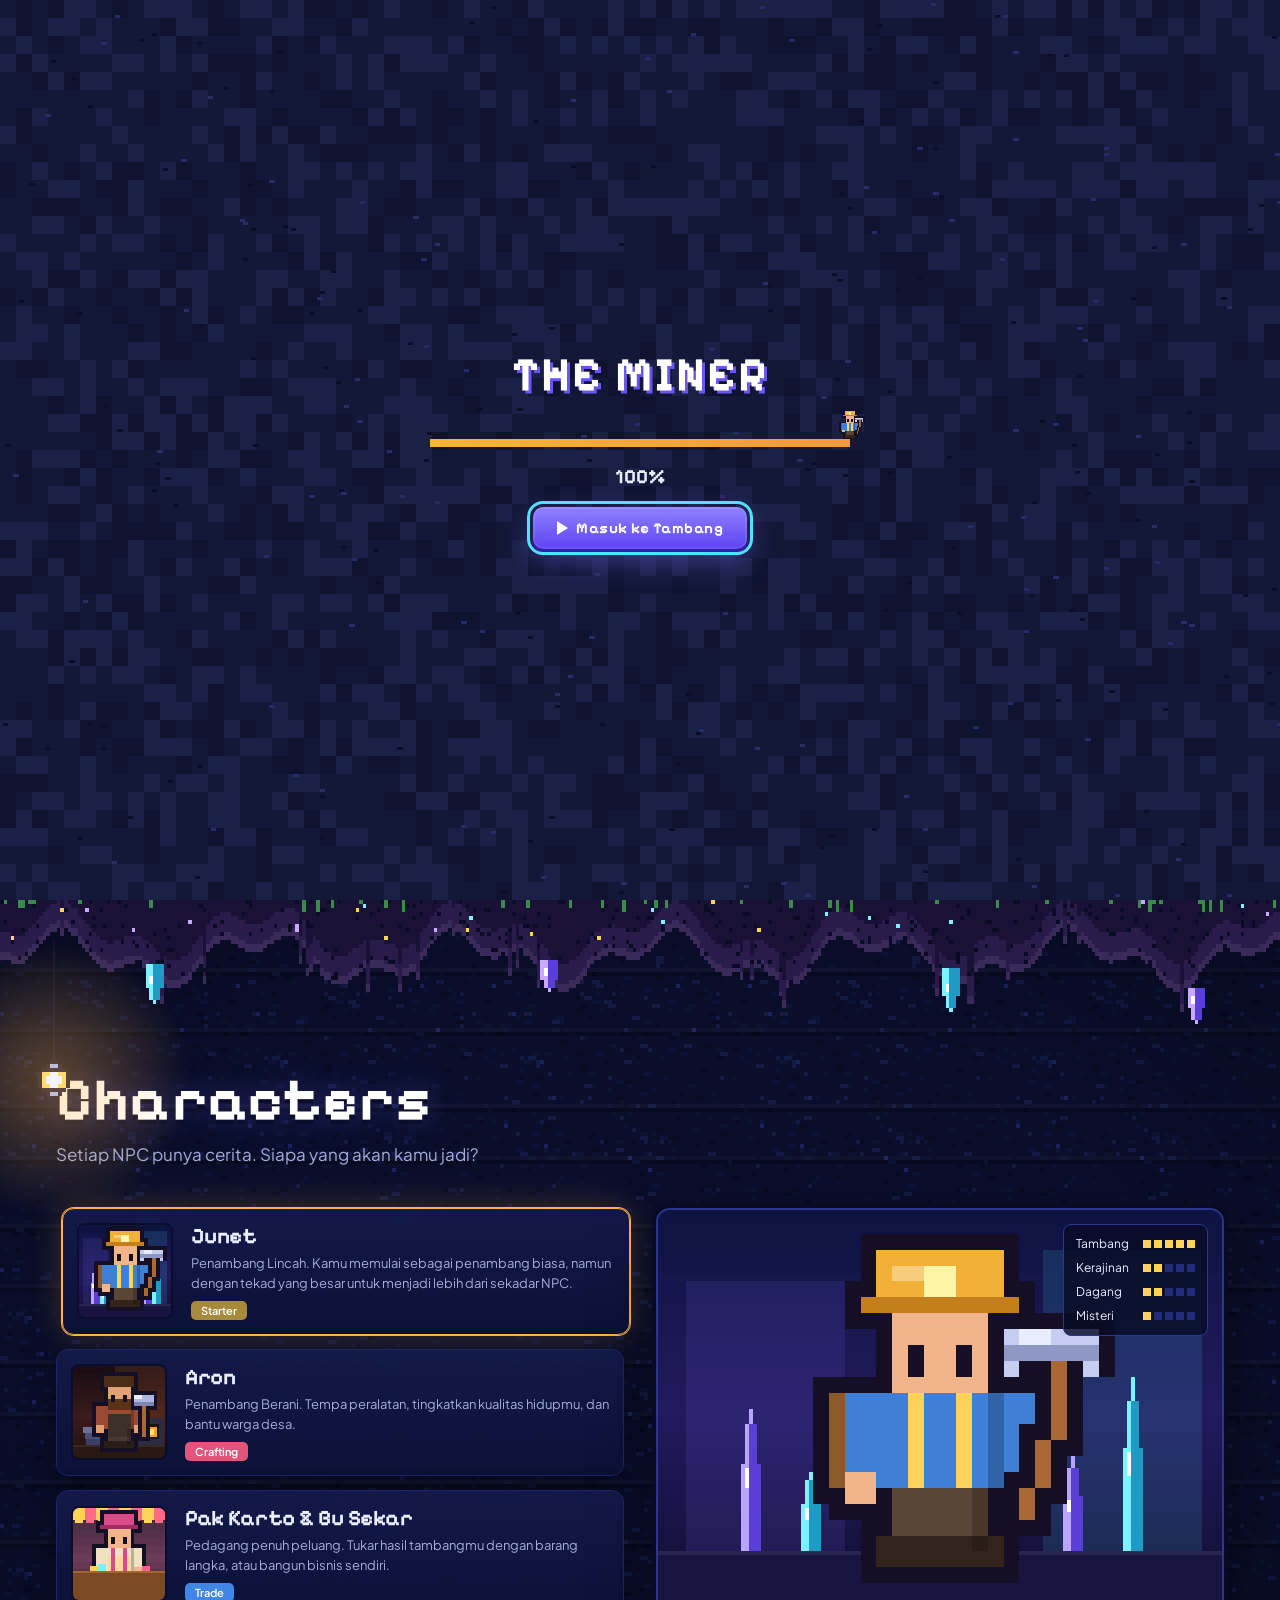
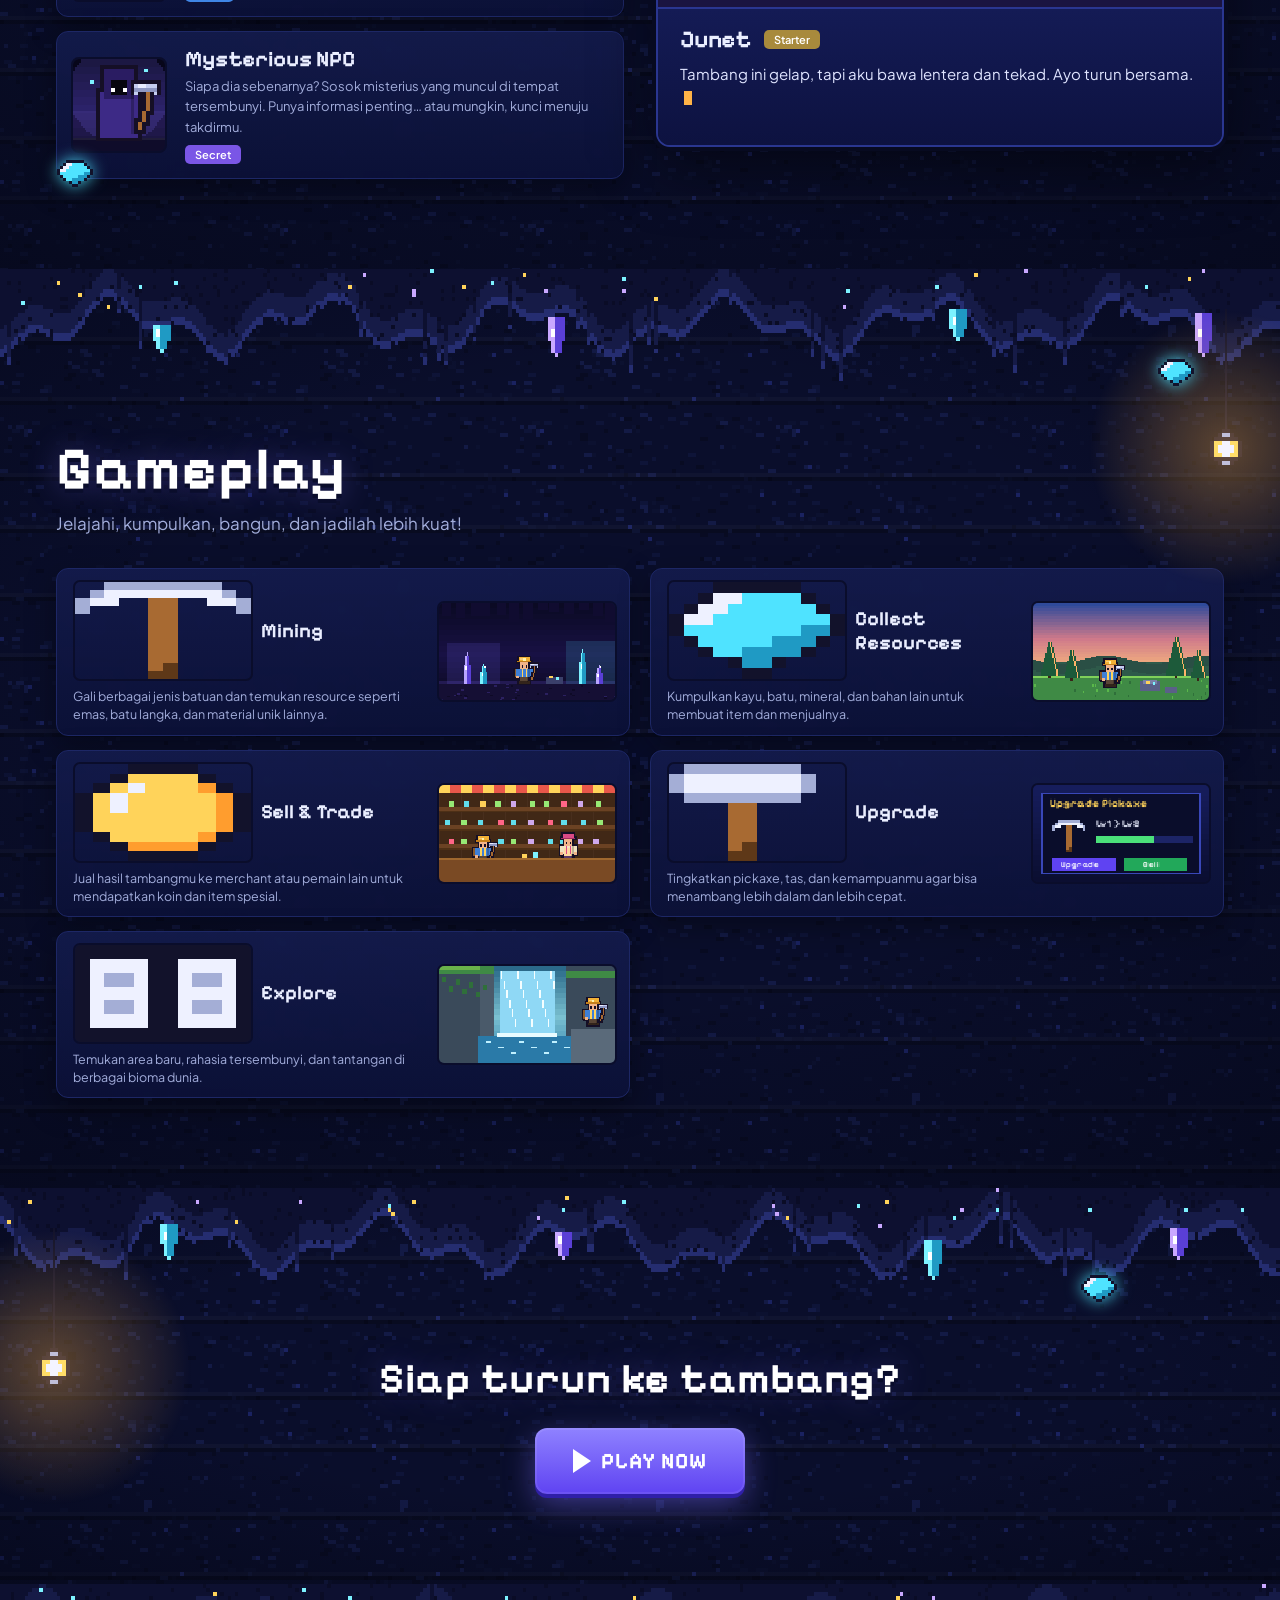
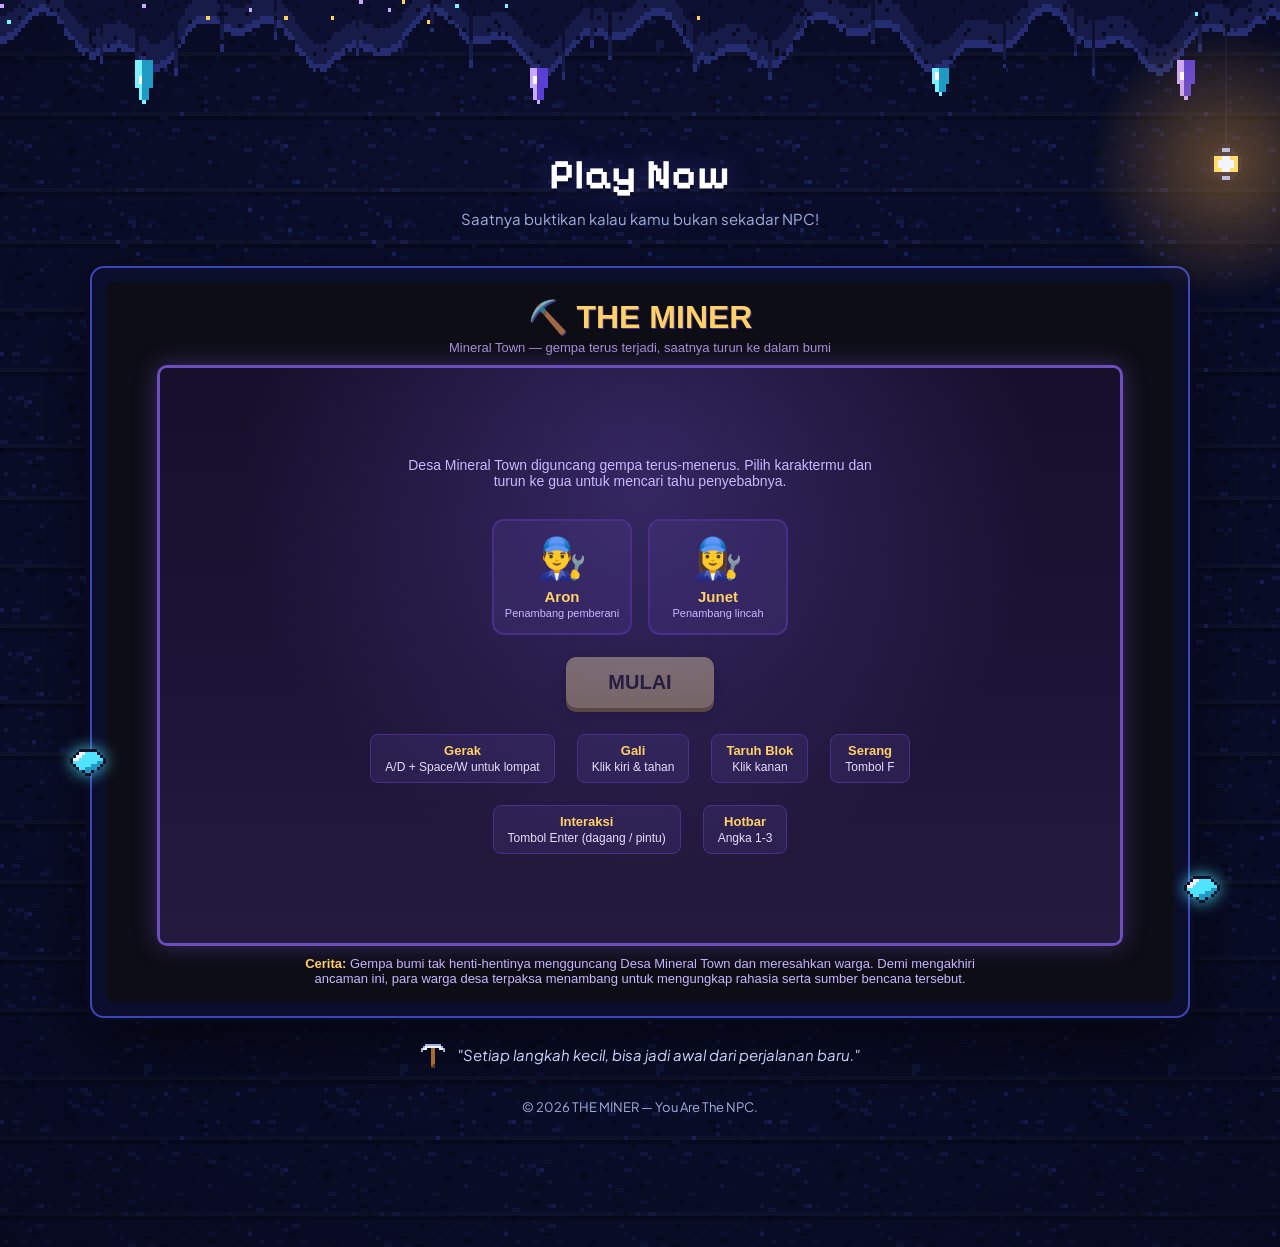
==== commit b3049379: "Add files via upload" ====
--- a/index-web.html
+++ b/index-web.html
@@ -67,7 +67,33 @@
 .logo{display:flex;align-items:center;gap:10px;font:700 19px/.92 var(--px);letter-spacing:.5px;text-transform:uppercase;text-shadow:0 2px 0 #0a0d2b}
 .logo .ic{transform:rotate(-25deg)}
 .links{display:flex;gap:6px}
+.mobile-menu{
+  display:none;
+  width:42px;
+  height:42px;
+  padding:0;
+  border:1px solid var(--line);
+  border-radius:8px;
+  background:rgba(10,14,44,.8);
+  color:#fff;
+  font-size:24px;
+  cursor:pointer;
+}
+
 .links a{position:relative;padding:8px 16px;font-size:14px;font-weight:600;color:#c9d2ff;transition:color .15s}
+.mobile-menu{
+  display:none;
+  width:42px;
+  height:42px;
+  padding:0;
+  border:1px solid var(--line);
+  border-radius:8px;
+  background:rgba(10,14,44,.8);
+  color:#fff;
+  font-size:24px;
+  cursor:pointer;
+}
+
 .links a:hover,.links a.on{color:#fff}
 .links a.on::after{content:'';position:absolute;left:16px;right:16px;bottom:0;height:4px;background:var(--lantern);box-shadow:0 0 12px var(--lantern)}
 .nav-r{display:flex;align-items:center;gap:12px}
@@ -337,20 +363,49 @@
 #gFailTxt{max-width:460px;margin-bottom:16px;font-size:14px;line-height:1.6;color:#f5c9c9}
 
 
-/* ---------- responsif dasar ---------- */
-@media (max-width:1180px){
-  .links,.gauge{display:none}
-  nav.top{padding:0 20px}
-  .char-grid,.gp-grid,.news-grid{grid-template-columns:1fr}
-  .hero-bottom{flex-direction:column;align-items:flex-start;gap:16px}
-  h1.title{font-size:72px}
-  #heroMiner{display:none}
-  .game,#game{width:100%;height:auto}
-  .game{box-sizing:border-box}
-  .cue{display:none}
-}
-@media (prefers-reduced-motion:reduce){
-  *,*::before,*::after{animation:none!important;transition:none!important}
+/* ---------- responsif dasar ---------- */ 
+@media (max-width:1180px){ 
+  .gauge{display:none}
+
+  .mobile-menu{
+    display:block;
+  }
+
+  .links{
+    display:none;
+    position:absolute;
+    top:68px;
+    right:20px;
+    flex-direction:column;
+    gap:4px;
+    min-width:180px;
+    padding:10px;
+    background:rgba(7,10,32,.97);
+    border:1px solid var(--line);
+    border-radius:10px;
+    box-shadow:0 12px 30px rgba(0,0,0,.45);
+  }
+
+  .links.open{
+    display:flex;
+  }
+
+  .links a{
+    padding:12px 14px;
+  }
+   
+  nav.top{padding:0 20px} 
+  .char-grid,.gp-grid,.news-grid{grid-template-columns:1fr} 
+  .hero-bottom{flex-direction:column;align-items:flex-start;gap:16px} 
+  h1.title{font-size:72px} 
+  #heroMiner{display:none} 
+  .game,#game{width:100%;height:auto} 
+  .game{box-sizing:border-box} 
+  .cue{display:none} 
+} 
+
+@media (prefers-reduced-motion:reduce){ 
+  *,*::before,*::after{animation:none!important;transition:none!important} 
 }
 
 /* GAME THE MINER DI PLAY NOW */
@@ -473,6 +528,8 @@
     <a href="#gameplay" data-go="gameplay">Gameplay</a>
     <a href="#playnow" data-go="playnow">Playnow</a>
   </div>
+  <button class="mobile-menu" id="mobileMenu" type="button" aria-label="Buka menu" aria-expanded="false">☰</button>
+
   <div class="nav-r">
     <div class="gemchip" id="gemChip" title="Kristal tersembunyi yang sudah kamu temukan"><i class="ic" data-icon="gem" data-s="2"></i><span><b id="gemN">0</b>/6</span></div> 
     <button class="btn" type="button" data-play><span class="tri"></span>Play Now</button>
@@ -621,6 +678,21 @@
    ===================================================== */
 const $=(s,r)=>(r||document).querySelector(s);
 const $$=(s,r)=>Array.from((r||document).querySelectorAll(s));
+const mobileMenu=$('#mobileMenu');
+const links=$('#links');
+
+mobileMenu?.addEventListener('click',()=>{
+  const open=links.classList.toggle('open');
+  mobileMenu.setAttribute('aria-expanded',String(open));
+});
+
+links?.addEventListener('click',e=>{
+  if(e.target.closest('a')){
+    links.classList.remove('open');
+    mobileMenu?.setAttribute('aria-expanded','false');
+  }
+});
+
 const clamp=(v,a,b)=>Math.min(b,Math.max(a,v));
 const lerp=(a,b,t)=>a+(b-a)*t;
 const root=document.documentElement;
